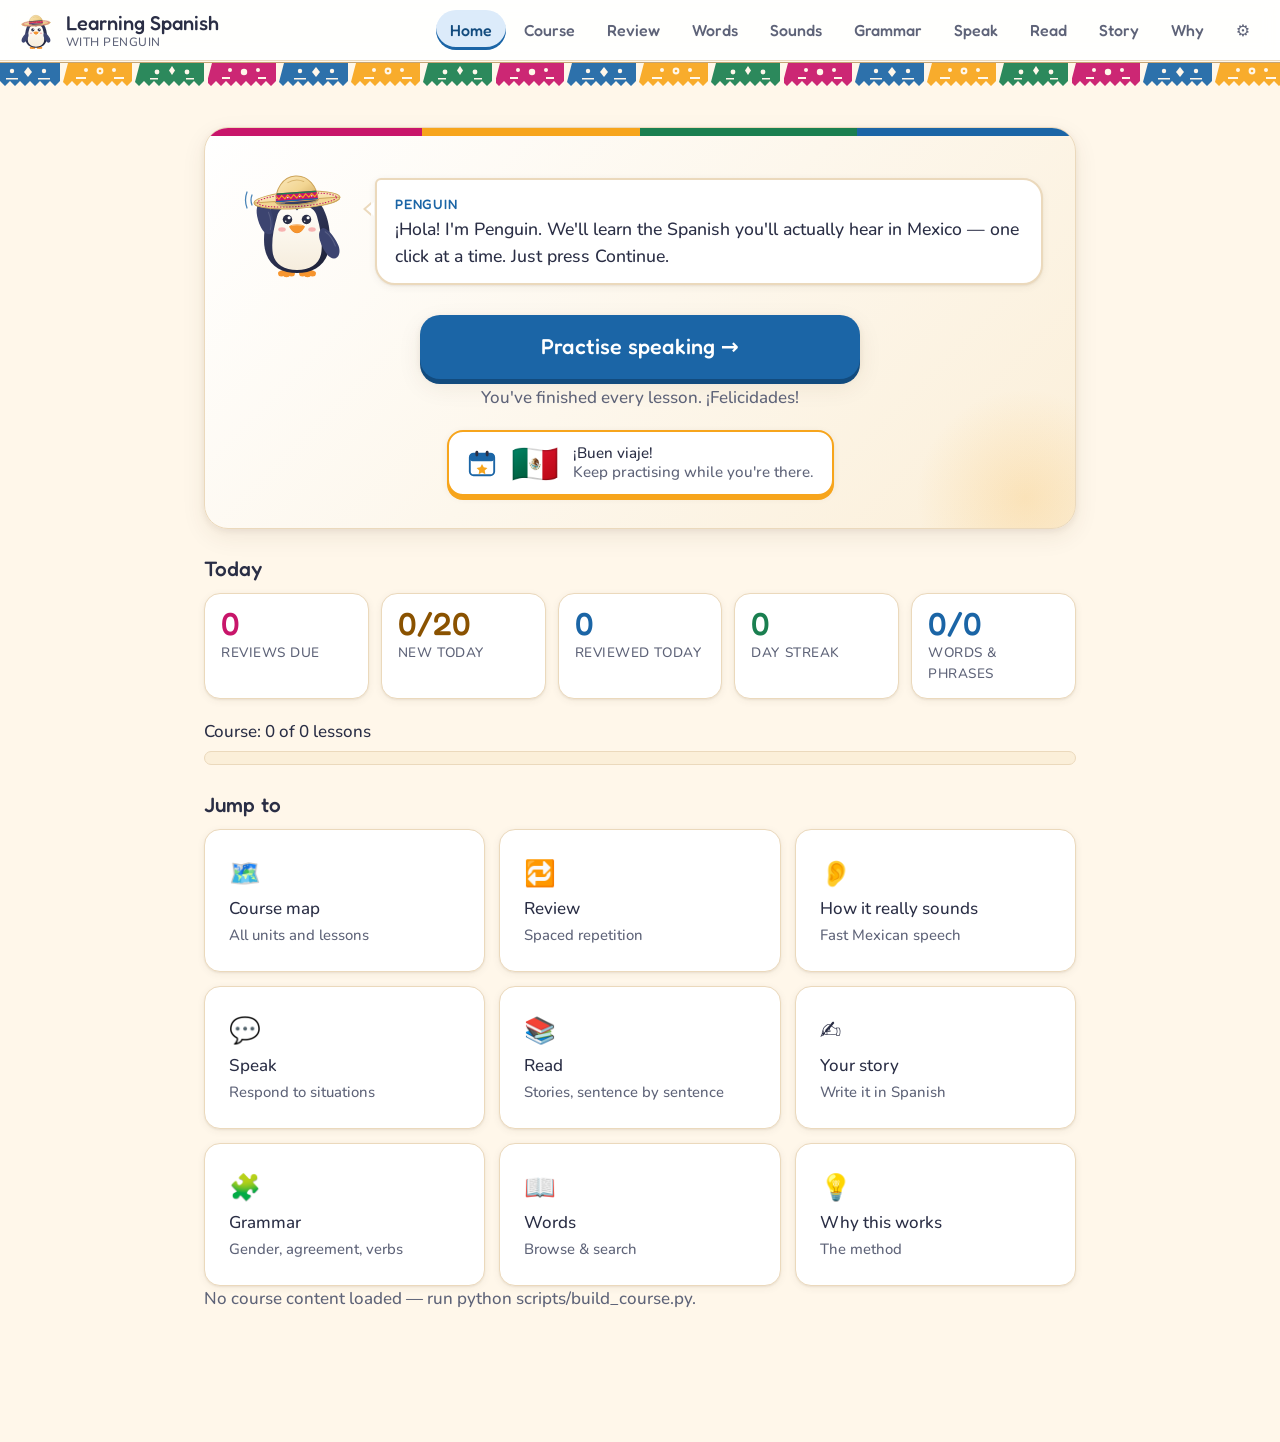
==== web/index.html @ b7db20c3 "Learning Spanish with Penguin: Mexico-focused click-through Spanish course FastAPI + SQLite server, " ====
<!doctype html>
<html lang="en">
<head>
<meta charset="utf-8">
<meta name="viewport" content="width=device-width, initial-scale=1">
<meta name="description" content="A click-through Mexican Spanish course: words, phrases, fast speech, grammar, speaking prompts and stories, with Penguin, the sombrero-wearing coach.">
<title>Learning Spanish with Penguin</title>
<link rel="icon" href="img/favicon.svg" type="image/svg+xml">
<link rel="stylesheet" href="css/theme.css">
<link rel="stylesheet" href="css/app.css">
</head>
<body>
<a class="skip-link sr-only" href="#main">Skip to content</a>
<header class="app-header"><a class="brand" href="#/">Learning Spanish with Penguin</a></header>
<div class="papel-picado" aria-hidden="true"></div>
<main id="main" tabindex="-1">
  <noscript><div class="page"><p>This app needs JavaScript.</p></div></noscript>
</main>
<!-- Course data first (generated by scripts/build_course.py), then the design system's penguin, then the engine. -->
<script src="data/course.js"></script>
<script src="js/penguin.js"></script>
<script src="js/grader.js"></script>
<script src="js/util.js"></script>
<script src="js/speech.js"></script>
<script src="js/store.js"></script>
<script src="js/widgets.js"></script>
<script src="js/lesson.js"></script>
<script src="js/practice.js"></script>
<script src="js/reading.js"></script>
<script src="js/pages.js"></script>
<script src="js/app.js"></script>
</body>
</html>
---- web/css/theme.css ----
/* ==========================================================================
   Learning Spanish with Penguin — design system (theme.css)
   --------------------------------------------------------------------------
   Owner: design agent. Light theme only. Warm, Mexican-inspired palette:
   papel cream base, talavera blue, rosa mexicano, cempasúchil marigold,
   jade green, terracotta. Every class in docs/CONTRACT.md "UI contract" is
   styled here; app.css adds layout glue only.

   Sections
     1. Fonts            6. Buttons            11. Feedback + diff marks
     2. Tokens           7. Cards / stats      12. Rate row
     3. Base             8. Course map         13. Penguin coach + bubble
     4. Header + nav     9. Flashcard / words  14. Explain (markdown), toast
     5. Page            10. Choices / input    15. Motion + a11y
   ========================================================================== */

/* ---------- 1. Fonts (self-hosted, SIL OFL — see web/fonts/LICENSE-*.txt) ---------- */
@font-face {
  font-family: 'Fredoka';
  font-style: normal;
  font-weight: 300 700;
  font-display: swap;
  src: url('../fonts/fredoka-latin-wght-normal.woff2') format('woff2');
}
@font-face {
  font-family: 'Nunito';
  font-style: normal;
  font-weight: 200 1000;
  font-display: swap;
  src: url('../fonts/nunito-latin-wght-normal.woff2') format('woff2');
}
@font-face {
  font-family: 'Nunito';
  font-style: italic;
  font-weight: 200 1000;
  font-display: swap;
  src: url('../fonts/nunito-latin-wght-italic.woff2') format('woff2');
}

/* ---------- 2. Tokens ---------- */
:root {
  /* contract tokens */
  --bg: #FFF7EA;            /* papel cream */
  --surface: #FFFFFF;
  --surface-2: #FBEFD9;     /* arena / sand */
  --ink: #2A2E45;           /* noche — 12.5:1 on --bg */
  --ink-soft: #5E6378;      /* 5.6:1 on --bg */
  --line: #EBD9BC;
  --primary: #1B65A6;       /* talavera blue — white text 6.1:1 */
  --primary-ink: #FFFFFF;
  --accent: #C8156A;        /* rosa mexicano — white text 5.6:1 */
  --accent-2: #F7A51C;      /* cempasúchil marigold — --ink on it 6.6:1 */
  --good: #1A7F50;          /* jade — white text 5.0:1 */
  --close: #E08E0B;         /* warm amber (use --close-ink for text) */
  --miss: #BD4F35;          /* soft terracotta — white text 4.9:1 */
  --radius: 16px;
  --shadow: 0 2px 6px rgba(74, 52, 20, 0.08), 0 8px 24px rgba(74, 52, 20, 0.08);
  --font-body: 'Nunito', 'Segoe UI', 'Helvetica Neue', Arial, system-ui, sans-serif;
  --font-display: 'Fredoka', 'Nunito', 'Segoe UI', 'Arial Rounded MT Bold', system-ui, sans-serif;

  /* extended palette */
  --talavera: #1B65A6;
  --talavera-deep: #124B7E;
  --talavera-soft: #DCEBFA;
  --rosa: #C8156A;
  --rosa-deep: #9E0F53;
  --rosa-soft: #FCE1EE;
  --marigold: #F7A51C;
  --marigold-deep: #8A5200;
  --marigold-soft: #FFF1D6;
  --jade: #1A7F50;
  --jade-deep: #15694A;
  --jade-soft: #E3F5EA;
  --terracotta: #BD4F35;
  --terracotta-deep: #9A3F28;
  --terracotta-soft: #FBE6DF;
  --accent-ink: #FFFFFF;

  /* semantic text/background pairs for feedback states */
  --good-ink: var(--jade-deep);          /* 5.9:1 on --good-bg */
  --good-bg: var(--jade-soft);
  --close-ink: #7A4A00;                  /* 6.7:1 on --close-bg */
  --close-bg: var(--marigold-soft);
  --miss-ink: var(--terracotta-deep);    /* 5.6:1 on --miss-bg */
  --miss-bg: var(--terracotta-soft);

  --radius-sm: 10px;
  --radius-lg: 24px;
  --radius-pill: 999px;
  --shadow-sm: 0 1px 2px rgba(74, 52, 20, 0.08), 0 2px 8px rgba(74, 52, 20, 0.06);
  --shadow-lg: 0 6px 16px rgba(74, 52, 20, 0.10), 0 20px 48px rgba(74, 52, 20, 0.12);
  --focus: 0 0 0 3px var(--bg), 0 0 0 6px var(--talavera);
  --tap: 44px;                            /* minimum tap target */
  --speed: 180ms;
  --ease: cubic-bezier(.2, .8, .2, 1);
  --page-max: 920px;
}

/* ---------- 3. Base ---------- */
*, *::before, *::after { box-sizing: border-box; }
html { -webkit-text-size-adjust: 100%; scroll-behavior: smooth; }
body {
  margin: 0;
  background: var(--bg);
  color: var(--ink);
  font-family: var(--font-body);
  font-size: 17px;
  line-height: 1.55;
  font-variation-settings: 'wght' 500;
  -webkit-font-smoothing: antialiased;
  text-rendering: optimizeLegibility;
}
h1, h2, h3, h4 {
  font-family: var(--font-display);
  font-weight: 600;
  line-height: 1.15;
  letter-spacing: 0.005em;
  margin: 0 0 0.5em;
  color: var(--ink);
}
h1 { font-size: clamp(1.9rem, 2.2vw + 1.3rem, 2.6rem); }
h2 { font-size: clamp(1.45rem, 1.2vw + 1.1rem, 1.9rem); }
h3 { font-size: 1.25rem; }
h4 { font-size: 1.05rem; }
p { margin: 0 0 1em; }
a { color: var(--talavera); text-decoration-thickness: 2px; text-underline-offset: 3px; }
a:hover { color: var(--talavera-deep); }
strong, b { font-weight: 800; }
small { font-size: 0.875em; }
hr { border: 0; border-top: 2px dashed var(--line); margin: 1.5rem 0; }
code, kbd {
  font-family: 'Cascadia Code', Consolas, 'SF Mono', Menlo, monospace;
  font-size: 0.9em;
  background: var(--surface-2);
  border-radius: 6px;
  padding: 0.1em 0.4em;
}
kbd { border: 1px solid var(--line); border-bottom-width: 2px; background: var(--surface); }
::selection { background: var(--marigold-soft); color: var(--ink); }
:focus-visible { outline: none; box-shadow: var(--focus); border-radius: var(--radius-sm); }
button, input, textarea, select { font: inherit; color: inherit; }
img, svg { display: inline-block; vertical-align: middle; }
.muted { color: var(--ink-soft); }
.sr-only {
  position: absolute; width: 1px; height: 1px; padding: 0; margin: -1px;
  overflow: hidden; clip: rect(0 0 0 0); white-space: nowrap; border: 0;
}

/* ---------- 4. Header + nav ---------- */
.app-header {
  position: sticky;
  top: 0;
  z-index: 50;
  display: flex;
  align-items: center;
  gap: 12px;
  flex-wrap: wrap;
  padding: 8px 16px;
  background: rgba(255, 255, 255, 0.92);
  backdrop-filter: saturate(1.2) blur(8px);
  -webkit-backdrop-filter: saturate(1.2) blur(8px);
  border-bottom: 1px solid var(--line);
}
.app-header .brand {
  display: inline-flex;
  align-items: center;
  gap: 10px;
  font-family: var(--font-display);
  font-weight: 600;
  font-size: 1.25rem;
  color: var(--ink);
  text-decoration: none;
  min-height: var(--tap);
  margin-right: auto;
}
.app-header .brand .penguin,
.app-header .brand svg,
.app-header .brand img { width: 40px; height: 40px; flex: 0 0 auto; }
.app-header .brand .brand-sub {
  display: block;
  font-family: var(--font-body);
  font-size: 0.75rem;
  font-weight: 700;
  color: var(--ink-soft);
  letter-spacing: 0.04em;
  text-transform: uppercase;
  line-height: 1;
  margin-top: 2px;
}
.nav {
  display: flex;
  gap: 4px;
  flex-wrap: wrap;
  align-items: center;
  margin: 0;
  padding: 0;
  list-style: none;
}
.nav a {
  display: inline-flex;
  align-items: center;
  gap: 6px;
  min-height: 40px;
  padding: 6px 14px;
  border-radius: var(--radius-pill);
  font-family: var(--font-display);
  font-weight: 500;
  font-size: 1rem;
  color: var(--ink-soft);
  text-decoration: none;
  transition: background var(--speed) var(--ease), color var(--speed) var(--ease);
}
.nav a:hover { background: var(--surface-2); color: var(--ink); }
.nav a.active {
  background: var(--talavera-soft);
  color: var(--talavera-deep);
  box-shadow: inset 0 -3px 0 var(--talavera);
}
.nav a:focus-visible { box-shadow: var(--focus); }
@media (max-width: 559px) {
  /* phone: nav takes its own row and scrolls sideways instead of wrapping */
  .app-header { padding-bottom: 6px; }
  .nav {
    flex: 1 0 100%;
    flex-wrap: nowrap;
    overflow-x: auto;
    -webkit-overflow-scrolling: touch;
    scrollbar-width: none;
    margin: 0 -16px;
    padding: 0 16px;
  }
  .nav::-webkit-scrollbar { display: none; }
  .nav a { flex: 0 0 auto; }
}

/* ---------- papel picado banner ---------- */
.papel-picado {
  position: relative;
  height: 34px;
  margin: 0;
  background-color: transparent;
  background-image: url("data:image/svg+xml;utf8,<svg xmlns='http://www.w3.org/2000/svg' width='288' height='34' viewBox='0 0 288 34'><path d='M0 1.5H288' stroke='%238A5200' stroke-width='1.2' opacity='.55'/><g><path d='M4 2h64v18l-5 5-5-5-5 5-5-5-5 5-5-5-5 5-5-5-5 5-5-5-5 5-5-5-5 5-4-4z' fill='%23C8156A'/><circle cx='36' cy='11' r='3.2' fill='%23FFF7EA'/><circle cx='22' cy='9' r='2' fill='%23FFF7EA'/><circle cx='50' cy='9' r='2' fill='%23FFF7EA'/><path d='M14 16h8v2h-8zM50 16h8v2h-8z' fill='%23FFF7EA'/></g><g transform='translate(72)'><path d='M4 2h64v18l-5 5-5-5-5 5-5-5-5 5-5-5-5 5-5-5-5 5-5-5-5 5-5-5-5 5-4-4z' fill='%231B65A6'/><path d='M36 6l4 5-4 5-4-5z' fill='%23FFF7EA'/><circle cx='20' cy='10' r='2.2' fill='%23FFF7EA'/><circle cx='52' cy='10' r='2.2' fill='%23FFF7EA'/><path d='M14 17h12v1.6H14zM46 17h12v1.6H46z' fill='%23FFF7EA'/></g><g transform='translate(144)'><path d='M4 2h64v18l-5 5-5-5-5 5-5-5-5 5-5-5-5 5-5-5-5 5-5-5-5 5-5-5-5 5-4-4z' fill='%23F7A51C'/><circle cx='36' cy='10' r='3.4' fill='%23FFF7EA'/><circle cx='36' cy='10' r='1.3' fill='%23F7A51C'/><circle cx='22' cy='9' r='2' fill='%23FFF7EA'/><circle cx='50' cy='9' r='2' fill='%23FFF7EA'/><path d='M12 16h10v2H12zM50 16h10v2H50z' fill='%23FFF7EA'/></g><g transform='translate(216)'><path d='M4 2h64v18l-5 5-5-5-5 5-5-5-5 5-5-5-5 5-5-5-5 5-5-5-5 5-5-5-5 5-4-4z' fill='%231A7F50'/><path d='M36 5l3 4.5-3 4.5-3-4.5z' fill='%23FFF7EA'/><circle cx='21' cy='11' r='2.4' fill='%23FFF7EA'/><circle cx='51' cy='11' r='2.4' fill='%23FFF7EA'/><path d='M14 17h8v1.6h-8zM50 17h8v1.6h-8z' fill='%23FFF7EA'/></g></svg>");
  background-repeat: repeat-x;
  background-position: center top;
  background-size: 288px 34px;
  pointer-events: none;
  opacity: 0.92;
}
.papel-picado.subtle { opacity: 0.55; height: 26px; background-size: 220px 26px; }

/* ---------- 5. Page ---------- */
.page {
  width: 100%;
  max-width: var(--page-max);
  margin: 0 auto;
  padding: 20px 16px 96px;
}
@media (min-width: 720px) { .page { padding: 32px 24px 112px; } }
.page-title {
  position: relative;
  display: inline-block;
  font-family: var(--font-display);
  font-weight: 600;
  font-size: clamp(1.8rem, 2vw + 1.3rem, 2.5rem);
  line-height: 1.15;
  margin: 0 0 18px;
  padding-bottom: 8px;
}
.page-title::after {
  content: '';
  position: absolute;
  left: 0;
  bottom: 0;
  width: 64px;
  height: 6px;
  border-radius: 3px;
  background: linear-gradient(90deg, var(--rosa) 0 33%, var(--marigold) 33% 66%, var(--talavera) 66%);
}
.crumbs {
  display: flex;
  flex-wrap: wrap;
  align-items: center;
  gap: 2px 6px;
  margin: 0 0 10px;
  padding: 0;
  list-style: none;
  font-size: 0.9rem;
  font-weight: 700;
  color: var(--ink-soft);
}
.crumbs a { color: var(--ink-soft); text-decoration: none; padding: 4px 2px; }
.crumbs a:hover { color: var(--talavera); text-decoration: underline; }
.crumbs > * + *::before { content: '›'; margin-right: 6px; color: var(--marigold-deep); opacity: 0.7; }
.crumbs .current, .crumbs [aria-current] { color: var(--ink); }

/* ---------- 6. Buttons ---------- */
.btn {
  -webkit-appearance: none;
  appearance: none;
  display: inline-flex;
  align-items: center;
  justify-content: center;
  gap: 8px;
  min-height: var(--tap);
  padding: 10px 20px;
  border: 2px solid transparent;
  border-radius: var(--radius-pill);
  background: var(--surface);
  color: var(--ink);
  font-family: var(--font-display);
  font-weight: 600;
  font-size: 1.05rem;
  line-height: 1.2;
  text-decoration: none;
  cursor: pointer;
  user-select: none;
  white-space: nowrap;
  box-shadow: var(--shadow-sm);
  transition: transform var(--speed) var(--ease), box-shadow var(--speed) var(--ease),
              background var(--speed) var(--ease), border-color var(--speed) var(--ease);
}
.btn:hover { transform: translateY(-1px); box-shadow: var(--shadow); }
.btn:active { transform: translateY(1px); box-shadow: none; }
.btn:focus-visible { box-shadow: var(--focus); }
.btn[disabled], .btn[aria-disabled="true"] {
  opacity: 0.5;
  cursor: not-allowed;
  transform: none;
  box-shadow: none;
  filter: saturate(0.6);
}
.btn-primary {
  background: var(--primary);
  color: var(--primary-ink);
  box-shadow: 0 3px 0 var(--talavera-deep), var(--shadow-sm);
}
.btn-primary:hover { background: #1D6DB3; box-shadow: 0 4px 0 var(--talavera-deep), var(--shadow); }
.btn-primary:active { box-shadow: 0 0 0 var(--talavera-deep); transform: translateY(3px); }
.btn-accent {
  background: var(--accent);
  color: var(--accent-ink);
  box-shadow: 0 3px 0 var(--rosa-deep), var(--shadow-sm);
}
.btn-accent:hover { background: #D41A73; box-shadow: 0 4px 0 var(--rosa-deep), var(--shadow); }
.btn-accent:active { box-shadow: none; transform: translateY(3px); }
.btn-good { background: var(--good); color: #fff; box-shadow: 0 3px 0 var(--jade-deep), var(--shadow-sm); }
.btn-secondary {
  background: var(--surface);
  color: var(--talavera-deep);
  border-color: var(--talavera);
}
.btn-secondary:hover { background: var(--talavera-soft); }
.btn-ghost {
  background: transparent;
  color: var(--ink-soft);
  box-shadow: none;
}
.btn-ghost:hover { background: var(--surface-2); color: var(--ink); box-shadow: none; }
.btn-sm { min-height: 36px; padding: 6px 14px; font-size: 0.95rem; }
.btn-icon { width: var(--tap); padding: 0; border-radius: 50%; }

/* the giant "Continue" button */
.btn-big {
  width: 100%;
  max-width: 440px;
  min-height: 64px;
  padding: 14px 28px;
  font-size: 1.35rem;
  border-radius: 20px;
  background: var(--primary);
  color: var(--primary-ink);
  box-shadow: 0 5px 0 var(--talavera-deep), var(--shadow);
  letter-spacing: 0.01em;
}
.btn-big:hover { background: #1D6DB3; transform: translateY(-1px); box-shadow: 0 6px 0 var(--talavera-deep), var(--shadow-lg); }
.btn-big:active { transform: translateY(4px); box-shadow: 0 1px 0 var(--talavera-deep); }
.btn-big.btn-accent { background: var(--accent); box-shadow: 0 5px 0 var(--rosa-deep), var(--shadow); }
.btn-big.btn-good { background: var(--good); box-shadow: 0 5px 0 var(--jade-deep), var(--shadow); }
.btn-big.btn-secondary { background: var(--surface); color: var(--talavera-deep); box-shadow: 0 5px 0 var(--line), var(--shadow); }
.btn-big[disabled] { box-shadow: none; }
.btn-row { display: flex; flex-wrap: wrap; gap: 10px; align-items: center; }
.btn-row.center { justify-content: center; }

/* ---------- 7. Cards, progress, chips, stats ---------- */
.card {
  background: var(--surface);
  border: 1px solid var(--line);
  border-radius: var(--radius);
  box-shadow: var(--shadow-sm);
  padding: 20px;
}
@media (min-width: 720px) { .card { padding: 24px; } }
.card > :last-child { margin-bottom: 0; }
.card-title, .card h2:first-child, .card h3:first-child { margin-top: 0; }
.card-hero {
  position: relative;
  overflow: hidden;
  background: linear-gradient(135deg, #FFFFFF 0%, var(--surface-2) 100%);
  border: 1px solid var(--line);
  border-radius: var(--radius-lg);
  box-shadow: var(--shadow);
  padding: 24px;
}
.card-hero::before {
  content: '';
  position: absolute;
  inset: 0 0 auto 0;
  height: 8px;
  background: linear-gradient(90deg, var(--rosa) 0 25%, var(--marigold) 25% 50%, var(--jade) 50% 75%, var(--talavera) 75%);
}
.card-hero::after {
  content: '';
  position: absolute;
  right: -60px;
  bottom: -80px;
  width: 220px;
  height: 220px;
  border-radius: 50%;
  background: radial-gradient(circle, rgba(247, 165, 28, 0.18), rgba(247, 165, 28, 0) 70%);
  pointer-events: none;
}
.card-hero > * { position: relative; }
@media (min-width: 720px) { .card-hero { padding: 32px; } }
.card-grid {
  display: grid;
  grid-template-columns: repeat(auto-fit, minmax(min(100%, 230px), 1fr));
  gap: 14px;
}
.card.clickable, a.card { cursor: pointer; text-decoration: none; color: inherit; transition: transform var(--speed) var(--ease), box-shadow var(--speed) var(--ease); }
.card.clickable:hover, a.card:hover { transform: translateY(-2px); box-shadow: var(--shadow); }

.progress-bar {
  position: relative;
  width: 100%;
  height: 14px;
  background: var(--surface-2);
  border: 1px solid var(--line);
  border-radius: var(--radius-pill);
  overflow: hidden;
}
.progress-bar > .fill {
  display: block;
  height: 100%;
  width: 0;
  border-radius: var(--radius-pill);
  background: linear-gradient(90deg, var(--talavera), #3A8BD1);
  transition: width 500ms var(--ease);
  box-shadow: inset 0 -3px 0 rgba(0, 0, 0, 0.12);
}
.progress-bar.good > .fill { background: linear-gradient(90deg, var(--jade), #2BA86E); }
.progress-bar.accent > .fill { background: linear-gradient(90deg, var(--rosa), #E64393); }
.progress-bar.marigold > .fill { background: linear-gradient(90deg, #E08E0B, var(--marigold)); }
.progress-bar.thin { height: 8px; }

.chip {
  display: inline-flex;
  align-items: center;
  gap: 6px;
  min-height: 26px;
  padding: 2px 10px;
  border-radius: var(--radius-pill);
  background: var(--surface-2);
  color: var(--ink);
  font-size: 0.85rem;
  font-weight: 800;
  line-height: 1.2;
  vertical-align: middle;
  white-space: nowrap;
}
/* gender chips: colour + a letter badge, so they also work without colour */
.chip.m, .chip.f, .chip.mf { padding-left: 4px; }
.chip.m::before, .chip.f::before, .chip.mf::before {
  display: inline-grid;
  place-items: center;
  width: 18px;
  height: 18px;
  border-radius: 50%;
  font-family: var(--font-display);
  font-size: 0.72rem;
  font-weight: 700;
  color: #fff;
  letter-spacing: 0;
}
.chip.m { background: var(--talavera-soft); color: var(--talavera-deep); }
.chip.m::before { content: 'm'; background: var(--talavera); }
.chip.f { background: var(--rosa-soft); color: var(--rosa-deep); }
.chip.f::before { content: 'f'; background: var(--rosa); }
.chip.mf { background: linear-gradient(90deg, var(--talavera-soft), var(--rosa-soft)); color: var(--ink); }
.chip.mf::before { content: 'm/f'; width: auto; padding: 0 5px; border-radius: 9px; background: linear-gradient(90deg, var(--talavera), var(--rosa)); font-size: 0.62rem; }
.chip.good { background: var(--good-bg); color: var(--good-ink); }
.chip.close { background: var(--close-bg); color: var(--close-ink); }
.chip.miss { background: var(--miss-bg); color: var(--miss-ink); }
.chip.primary { background: var(--talavera-soft); color: var(--talavera-deep); }
.chip.accent { background: var(--rosa-soft); color: var(--rosa-deep); }
.chip.marigold { background: var(--marigold-soft); color: var(--marigold-deep); }
.tag {
  display: inline-block;
  padding: 1px 8px;
  border-radius: 6px;
  border: 1px solid var(--line);
  background: var(--surface);
  color: var(--ink-soft);
  font-size: 0.75rem;
  font-weight: 800;
  letter-spacing: 0.05em;
  text-transform: uppercase;
  vertical-align: middle;
}
.tag.topic { background: var(--marigold-soft); border-color: transparent; color: var(--marigold-deep); }
.tag.tier { background: var(--talavera-soft); border-color: transparent; color: var(--talavera-deep); }
.tag.mx { background: var(--jade-soft); border-color: transparent; color: var(--jade-deep); }

.countdown {
  display: inline-flex;
  align-items: center;
  gap: 14px;
  padding: 12px 18px;
  border-radius: var(--radius);
  background: var(--surface);
  border: 2px solid var(--marigold);
  box-shadow: 0 4px 0 var(--marigold), var(--shadow-sm);
  color: var(--ink);
  font-weight: 700;
}
.countdown .num {
  font-family: var(--font-display);
  font-weight: 700;
  font-size: 2.4rem;
  line-height: 1;
  color: var(--rosa);
  font-variant-numeric: tabular-nums;
}
.countdown .label {
  display: flex;
  flex-direction: column;
  font-size: 0.95rem;
  line-height: 1.25;
  color: var(--ink-soft);
}
.countdown .label strong { color: var(--ink); font-weight: 800; }
.countdown::before {
  content: '';
  width: 30px;
  height: 30px;
  flex: 0 0 auto;
  background: url("data:image/svg+xml;utf8,<svg xmlns='http://www.w3.org/2000/svg' viewBox='0 0 32 32'><rect x='3' y='6' width='26' height='23' rx='4' fill='%23FFFFFF' stroke='%231B65A6' stroke-width='2'/><rect x='3' y='6' width='26' height='8' rx='3' fill='%231B65A6'/><rect x='9' y='3' width='3' height='6' rx='1.5' fill='%232A2E45'/><rect x='20' y='3' width='3' height='6' rx='1.5' fill='%232A2E45'/><path d='M16 17l1.8 3.6 4 .6-2.9 2.8.7 4L16 26.1 12.4 28l.7-4-2.9-2.8 4-.6z' fill='%23F7A51C'/></svg>") center / contain no-repeat;
}

.stat {
  display: flex;
  flex-direction: column;
  gap: 2px;
  padding: 14px 16px;
  background: var(--surface);
  border: 1px solid var(--line);
  border-radius: var(--radius);
  box-shadow: var(--shadow-sm);
  min-width: 110px;
}
.stat .num {
  font-family: var(--font-display);
  font-weight: 700;
  font-size: 2rem;
  line-height: 1;
  color: var(--talavera);
  font-variant-numeric: tabular-nums;
}
.stat .label { font-size: 0.85rem; font-weight: 800; color: var(--ink-soft); text-transform: uppercase; letter-spacing: 0.04em; }
.stat.accent .num { color: var(--rosa); }
.stat.good .num { color: var(--jade); }
.stat.marigold .num { color: var(--marigold-deep); }
.stat-row { display: grid; grid-template-columns: repeat(auto-fit, minmax(120px, 1fr)); gap: 12px; }

/* ---------- 8. Course map ---------- */
.lesson-path {
  position: relative;
  display: flex;
  flex-direction: column;
  gap: 14px;
  margin: 0;
  padding: 6px 0 6px 0;
  list-style: none;
}
.lesson-path::before {
  content: '';
  position: absolute;
  top: 0;
  bottom: 0;
  left: 31px;
  border-left: 3px dashed var(--line);
  z-index: 0;
}
.lesson-path .unit-title {
  position: relative;
  z-index: 1;
  margin: 14px 0 2px 0;
  padding-left: 76px;
  font-family: var(--font-display);
  font-weight: 600;
  font-size: 1.1rem;
  color: var(--marigold-deep);
  text-transform: uppercase;
  letter-spacing: 0.06em;
}
.node {
  position: relative;
  z-index: 1;
  display: grid;
  grid-template-columns: 44px minmax(0, 1fr) auto;
  grid-auto-rows: auto;
  align-items: center;
  column-gap: 14px;
  row-gap: 0;
  width: 100%;
  min-height: 64px;
  padding: 10px 16px 10px 10px;
  border: 2px solid var(--line);
  border-radius: var(--radius);
  background: var(--surface);
  color: var(--ink);
  font-family: var(--font-body);
  font-weight: 700;
  font-size: 1.05rem;
  text-align: left;
  text-decoration: none;
  cursor: pointer;
  box-shadow: var(--shadow-sm);
  transition: transform var(--speed) var(--ease), box-shadow var(--speed) var(--ease), border-color var(--speed) var(--ease);
}
.node::before {
  content: counter(node);
  counter-increment: node;
  grid-column: 1;
  grid-row: 1 / span 2;
  display: grid;
  place-items: center;
  width: 44px;
  height: 44px;
  border-radius: 50%;
  background: var(--surface-2);
  border: 2px solid var(--line);
  font-family: var(--font-display);
  font-weight: 600;
  font-size: 1.1rem;
  color: var(--ink-soft);
}
.lesson-path { counter-reset: node; }
.node:hover { transform: translateX(3px); box-shadow: var(--shadow); border-color: var(--talavera-soft); }
.node .sub, .node small { grid-column: 2; display: block; font-weight: 600; font-size: 0.88rem; color: var(--ink-soft); }
.node .meta { grid-column: 3; grid-row: 1 / span 2; display: flex; gap: 6px; align-items: center; }
.node.done { border-color: var(--jade-soft); }
.node.done::before { content: '✓'; background: var(--jade); border-color: var(--jade); color: #fff; font-size: 1.3rem; }
.node.current {
  border-color: var(--talavera);
  background: linear-gradient(135deg, #FFFFFF, var(--talavera-soft));
  box-shadow: 0 0 0 4px var(--talavera-soft), var(--shadow);
}
.node.current::before {
  content: '▶';
  padding-left: 3px;
  background: var(--talavera);
  border-color: var(--talavera);
  color: #fff;
  font-size: 1rem;
  animation: node-pulse 1.8s ease-in-out infinite;
}
.node.locked {
  cursor: not-allowed;
  color: var(--ink-soft);
  background: var(--surface-2);
  box-shadow: none;
  opacity: 0.8;
}
.node.locked:hover { transform: none; border-color: var(--line); box-shadow: none; }
.node.locked::before {
  content: '';
  background: var(--surface) url("data:image/svg+xml;utf8,<svg xmlns='http://www.w3.org/2000/svg' viewBox='0 0 24 24'><rect x='5' y='10' width='14' height='11' rx='2.5' fill='%235E6378'/><path d='M8 10V7a4 4 0 0 1 8 0v3' fill='none' stroke='%235E6378' stroke-width='2.2' stroke-linecap='round'/><circle cx='12' cy='15.5' r='1.6' fill='%23FFF7EA'/></svg>") center / 20px no-repeat;
}
@keyframes node-pulse {
  0%, 100% { box-shadow: 0 0 0 0 rgba(27, 101, 166, 0.45); }
  60% { box-shadow: 0 0 0 10px rgba(27, 101, 166, 0); }
}
@media (min-width: 720px) {
  .lesson-path::before { left: 35px; }
  .node { padding: 12px 20px 12px 12px; }
}

/* ---------- 9. Flashcard + word display ---------- */
.flashcard {
  position: relative;
  display: grid;
  width: 100%;
  min-height: 240px;
  perspective: 1200px;
  cursor: pointer;
  -webkit-tap-highlight-color: transparent;
}
.flashcard .front, .flashcard .back {
  grid-area: 1 / 1;
  display: flex;
  flex-direction: column;
  align-items: center;
  justify-content: center;
  text-align: center;
  gap: 8px;
  padding: 28px 22px;
  border-radius: var(--radius-lg);
  background: var(--surface);
  border: 1px solid var(--line);
  box-shadow: var(--shadow);
  backface-visibility: hidden;
  -webkit-backface-visibility: hidden;
  transition: transform 520ms var(--ease);
  transform-style: preserve-3d;
}
.flashcard .front { transform: rotateY(0deg); }
.flashcard .back {
  transform: rotateY(-180deg);
  background: linear-gradient(160deg, #FFFFFF, var(--surface-2));
}
.flashcard.flipped .front { transform: rotateY(180deg); }
.flashcard.flipped .back { transform: rotateY(0deg); }
.flashcard .front::after {
  content: 'tap to flip';
  position: absolute;
  bottom: 12px;
  right: 16px;
  font-size: 0.75rem;
  font-weight: 800;
  letter-spacing: 0.06em;
  text-transform: uppercase;
  color: var(--ink-soft);
  opacity: 0.7;
}
.flashcard .back::after {
  content: '';
  position: absolute;
  inset: 8px;
  border: 2px dashed var(--line);
  border-radius: 18px;
  pointer-events: none;
}
.flashcard:focus-visible { box-shadow: none; }
.flashcard:focus-visible .front, .flashcard:focus-visible .back { box-shadow: var(--focus); }

.word-big {
  font-family: var(--font-display);
  font-weight: 600;
  font-size: clamp(2rem, 4vw + 1rem, 3.2rem);
  line-height: 1.1;
  color: var(--ink);
  letter-spacing: 0.005em;
  margin: 0;
}
.word-big .article { color: var(--ink-soft); font-weight: 500; margin-right: 0.25em; }
.gloss {
  font-size: 1.2rem;
  font-weight: 600;
  color: var(--ink-soft);
  margin: 0;
}
.example {
  font-style: italic;
  font-size: 1.05rem;
  color: var(--ink);
  margin: 0;
  padding-left: 12px;
  border-left: 3px solid var(--marigold);
  text-align: left;
}
.example .en { display: block; font-style: normal; font-size: 0.92rem; color: var(--ink-soft); }
.natural {
  display: inline-flex;
  align-items: center;
  flex-wrap: wrap;
  text-align: left;
  gap: 4px 8px;
  padding: 6px 12px 6px 10px;
  border-radius: var(--radius-pill);
  background: var(--marigold-soft);
  color: var(--marigold-deep);
  font-weight: 800;
  font-size: 1.05rem;
  letter-spacing: 0.02em;
}
.natural::before {
  content: 'sounds like';
  white-space: nowrap;
  font-size: 0.68rem;
  font-weight: 800;
  letter-spacing: 0.08em;
  text-transform: uppercase;
  opacity: 0.85;
  padding-right: 8px;
  border-right: 2px solid rgba(138, 82, 0, 0.25);
}

/* ---------- audio buttons ---------- */
.audio-btn {
  -webkit-appearance: none;
  appearance: none;
  display: inline-flex;
  align-items: center;
  justify-content: center;
  gap: 8px;
  min-width: var(--tap);
  min-height: var(--tap);
  padding: 8px 14px;
  border: 2px solid var(--talavera);
  border-radius: var(--radius-pill);
  background: var(--surface);
  color: var(--talavera-deep);
  font-family: var(--font-display);
  font-weight: 600;
  font-size: 0.95rem;
  cursor: pointer;
  transition: background var(--speed) var(--ease), transform var(--speed) var(--ease);
}
.audio-btn:hover { background: var(--talavera-soft); }
.audio-btn:active { transform: scale(0.96); }
.audio-btn::before {
  content: '';
  width: 22px;
  height: 22px;
  flex: 0 0 auto;
  background: currentColor;
  -webkit-mask: url("data:image/svg+xml;utf8,<svg xmlns='http://www.w3.org/2000/svg' viewBox='0 0 24 24'><path d='M3 9v6h4l5 4V5L7 9H3z'/><path d='M15.5 8.5a5 5 0 0 1 0 7' fill='none' stroke='black' stroke-width='2' stroke-linecap='round'/><path d='M18.5 5.5a9 9 0 0 1 0 13' fill='none' stroke='black' stroke-width='2' stroke-linecap='round'/></svg>") center / contain no-repeat;
  mask: url("data:image/svg+xml;utf8,<svg xmlns='http://www.w3.org/2000/svg' viewBox='0 0 24 24'><path d='M3 9v6h4l5 4V5L7 9H3z'/><path d='M15.5 8.5a5 5 0 0 1 0 7' fill='none' stroke='black' stroke-width='2' stroke-linecap='round'/><path d='M18.5 5.5a9 9 0 0 1 0 13' fill='none' stroke='black' stroke-width='2' stroke-linecap='round'/></svg>") center / contain no-repeat;
}
.audio-btn:empty { padding: 8px; border-radius: 50%; width: var(--tap); }
.audio-btn.slow { border-color: var(--jade); color: var(--jade-deep); }
.audio-btn.slow:hover { background: var(--jade-soft); }
.audio-btn.slow::before {
  -webkit-mask-image: url("data:image/svg+xml;utf8,<svg xmlns='http://www.w3.org/2000/svg' viewBox='0 0 24 24'><path d='M4 15c0-4 3.5-7 8-7s8 3 8 7H4z'/><path d='M2 15h20v2.5H2z'/><path d='M8 11.5l1.5-3 1.5 3M13 11.5l1.5-3 1.5 3' fill='none' stroke='white' stroke-width='1.6' stroke-linecap='round'/><circle cx='19.5' cy='9' r='2.2'/><circle cx='20.2' cy='8.5' r='.6' fill='white'/></svg>");
  mask-image: url("data:image/svg+xml;utf8,<svg xmlns='http://www.w3.org/2000/svg' viewBox='0 0 24 24'><path d='M4 15c0-4 3.5-7 8-7s8 3 8 7H4z'/><path d='M2 15h20v2.5H2z'/><path d='M8 11.5l1.5-3 1.5 3M13 11.5l1.5-3 1.5 3' fill='none' stroke='white' stroke-width='1.6' stroke-linecap='round'/><circle cx='19.5' cy='9' r='2.2'/><circle cx='20.2' cy='8.5' r='.6' fill='white'/></svg>");
}
.audio-btn.fast { border-color: var(--rosa); color: var(--rosa-deep); }
.audio-btn.fast:hover { background: var(--rosa-soft); }
.audio-btn.fast::before {
  -webkit-mask-image: url("data:image/svg+xml;utf8,<svg xmlns='http://www.w3.org/2000/svg' viewBox='0 0 24 24'><path d='M13 2L4 14h7l-1 8 9-12h-7z'/></svg>");
  mask-image: url("data:image/svg+xml;utf8,<svg xmlns='http://www.w3.org/2000/svg' viewBox='0 0 24 24'><path d='M13 2L4 14h7l-1 8 9-12h-7z'/></svg>");
}
.audio-btn.playing { background: var(--talavera); color: #fff; }
.audio-btn.slow.playing { background: var(--jade); }
.audio-btn.fast.playing { background: var(--rosa); }
.audio-btn.playing::before { animation: audio-pulse 900ms ease-in-out infinite; }
@keyframes audio-pulse { 0%, 100% { transform: scale(1); } 50% { transform: scale(1.15); } }
.audio-row { display: flex; flex-wrap: wrap; gap: 8px; align-items: center; }

/* ---------- 10. Choices, typed answers, tiles ---------- */
.choice-grid {
  display: grid;
  grid-template-columns: 1fr;
  gap: 10px;
}
@media (min-width: 560px) { .choice-grid { grid-template-columns: 1fr 1fr; } }
.choice {
  -webkit-appearance: none;
  appearance: none;
  position: relative;
  display: flex;
  align-items: center;
  gap: 12px;
  width: 100%;
  min-height: 60px;
  padding: 12px 16px 12px 16px;
  border: 2px solid var(--line);
  border-radius: var(--radius);
  background: var(--surface);
  color: var(--ink);
  font-family: var(--font-body);
  font-weight: 700;
  font-size: 1.1rem;
  text-align: left;
  cursor: pointer;
  box-shadow: 0 3px 0 var(--line);
  transition: transform var(--speed) var(--ease), border-color var(--speed) var(--ease),
              background var(--speed) var(--ease), box-shadow var(--speed) var(--ease);
}
.choice:hover { border-color: var(--talavera); transform: translateY(-1px); }
.choice:active { transform: translateY(2px); box-shadow: 0 1px 0 var(--line); }
.choice .key {
  display: grid;
  place-items: center;
  flex: 0 0 auto;
  width: 28px;
  height: 28px;
  border-radius: 8px;
  background: var(--surface-2);
  color: var(--ink-soft);
  font-family: var(--font-display);
  font-size: 0.9rem;
  font-weight: 600;
}
.choice.selected {
  border-color: var(--talavera);
  background: var(--talavera-soft);
  box-shadow: 0 3px 0 var(--talavera), 0 0 0 3px var(--talavera-soft);
}
.choice.selected .key { background: var(--talavera); color: #fff; }
.choice.correct {
  border-color: var(--good);
  background: var(--good-bg);
  color: var(--good-ink);
  box-shadow: 0 3px 0 var(--good);
}
.choice.correct .key { background: var(--good); color: #fff; }
.choice.correct::after { content: '✓'; margin-left: auto; font-size: 1.3rem; font-weight: 900; color: var(--good); }
.choice.wrong {
  border-color: var(--terracotta);
  background: var(--miss-bg);
  color: var(--miss-ink);
  box-shadow: 0 3px 0 var(--terracotta);
}
.choice.wrong .key { background: var(--terracotta); color: #fff; }
.choice.wrong::after { content: '✕'; margin-left: auto; font-size: 1.15rem; font-weight: 900; color: var(--terracotta); }
.choice[disabled] { cursor: default; transform: none; }
.choice[disabled]:not(.correct):not(.wrong):not(.selected) { opacity: 0.6; }

.answer-row {
  display: flex;
  flex-wrap: wrap;
  gap: 10px;
  align-items: stretch;
}
.answer-row .answer-input { flex: 1 1 240px; }
.answer-input {
  -webkit-appearance: none;
  appearance: none;
  width: 100%;
  min-height: 56px;
  padding: 12px 16px;
  border: 2px solid var(--line);
  border-radius: var(--radius);
  background: var(--surface);
  color: var(--ink);
  font-family: var(--font-body);
  font-size: 1.2rem;
  font-weight: 600;
  line-height: 1.4;
  box-shadow: inset 0 2px 0 rgba(74, 52, 20, 0.04);
  transition: border-color var(--speed) var(--ease), box-shadow var(--speed) var(--ease);
}
textarea.answer-input { min-height: 120px; resize: vertical; }
.answer-input::placeholder { color: var(--ink-soft); opacity: 0.7; font-weight: 500; }
.answer-input:hover { border-color: #D9C39B; }
.answer-input:focus { outline: none; border-color: var(--talavera); box-shadow: 0 0 0 4px var(--talavera-soft); }
.answer-input:focus-visible { box-shadow: 0 0 0 4px var(--talavera-soft); }
.answer-input.good { border-color: var(--good); background: var(--good-bg); }
.answer-input.close { border-color: var(--close); background: var(--close-bg); }
.answer-input.miss { border-color: var(--miss); background: var(--miss-bg); }
.accent-keys { display: flex; flex-wrap: wrap; gap: 6px; }
.accent-keys .btn { min-height: 38px; min-width: 38px; padding: 4px 10px; font-family: var(--font-body); font-size: 1.05rem; font-weight: 800; }

.tile-bank, .tile-slots {
  display: flex;
  flex-wrap: wrap;
  gap: 8px;
  align-items: center;
  min-height: 64px;
  padding: 10px;
  border-radius: var(--radius);
}
.tile-bank { background: var(--surface-2); border: 1px solid var(--line); }
.tile-slots {
  background: var(--surface);
  border: 2px dashed var(--talavera-soft);
  box-shadow: inset 0 0 0 1px rgba(27, 101, 166, 0.08);
}
.tile-slots:empty::before, .tile-slots.empty::before {
  content: 'tap the words below to build the sentence';
  font-size: 0.9rem;
  font-weight: 700;
  color: var(--ink-soft);
  opacity: 0.8;
  padding: 4px 8px;
}
.tile {
  -webkit-appearance: none;
  appearance: none;
  display: inline-flex;
  align-items: center;
  min-height: 44px;
  padding: 8px 16px;
  border: 2px solid var(--line);
  border-radius: 12px;
  background: var(--surface);
  color: var(--ink);
  font-family: var(--font-body);
  font-weight: 800;
  font-size: 1.1rem;
  cursor: pointer;
  box-shadow: 0 3px 0 var(--line);
  transition: transform var(--speed) var(--ease), box-shadow var(--speed) var(--ease), opacity var(--speed) var(--ease);
  user-select: none;
}
.tile:hover { transform: translateY(-2px); border-color: var(--talavera); box-shadow: 0 4px 0 var(--talavera-soft); }
.tile:active { transform: translateY(1px); box-shadow: 0 1px 0 var(--line); }
.tile-slots .tile { border-color: var(--talavera); background: var(--talavera-soft); color: var(--talavera-deep); box-shadow: 0 3px 0 var(--talavera); }
.tile.used {
  background: transparent;
  color: transparent;
  border-style: dashed;
  border-color: var(--line);
  box-shadow: none;
  cursor: default;
  transform: none;
}
.tile.used:hover { transform: none; border-color: var(--line); }
.tile.correct { border-color: var(--good); background: var(--good-bg); color: var(--good-ink); box-shadow: 0 3px 0 var(--good); }
.tile.wrong { border-color: var(--terracotta); background: var(--miss-bg); color: var(--miss-ink); box-shadow: 0 3px 0 var(--terracotta); }

/* ---------- 11. Feedback panel + diff marks ---------- */
.feedback {
  position: relative;
  padding: 18px 20px 18px 24px;
  border-radius: var(--radius);
  border: 1px solid var(--line);
  border-left: 8px solid var(--talavera);
  background: var(--surface);
  box-shadow: var(--shadow-sm);
  animation: feedback-in 320ms var(--ease);
}
.feedback .title, .feedback h3, .feedback h4 {
  display: flex;
  align-items: center;
  gap: 8px;
  margin: 0 0 6px;
  font-family: var(--font-display);
  font-weight: 600;
  font-size: 1.3rem;
}
.feedback .title::before, .feedback h3::before {
  content: '';
  display: inline-grid;
  place-items: center;
  width: 26px;
  height: 26px;
  border-radius: 50%;
  color: #fff;
  font-size: 0.95rem;
  font-weight: 900;
  flex: 0 0 auto;
}
.feedback > :last-child { margin-bottom: 0; }
.feedback .note { font-size: 0.98rem; color: var(--ink-soft); margin: 6px 0 0; }
.feedback .model { margin: 10px 0 0; padding: 10px 14px; border-radius: 12px; background: var(--surface-2); font-size: 1.05rem; }
.feedback .model .lbl { display: block; font-size: 0.72rem; font-weight: 800; letter-spacing: 0.08em; text-transform: uppercase; color: var(--ink-soft); margin-bottom: 2px; }
.feedback.good { border-left-color: var(--good); background: var(--good-bg); border-color: #CBE9D6; }
.feedback.good .title, .feedback.good h3 { color: var(--good-ink); }
.feedback.good .title::before, .feedback.good h3::before { content: '✓'; background: var(--good); }
.feedback.close { border-left-color: var(--close); background: var(--close-bg); border-color: #F3DDB2; }
.feedback.close .title, .feedback.close h3 { color: var(--close-ink); }
.feedback.close .title::before, .feedback.close h3::before { content: '~'; background: var(--close); font-size: 1.2rem; line-height: 1; }
.feedback.miss { border-left-color: var(--miss); background: var(--miss-bg); border-color: #F0CDC2; }
.feedback.miss .title, .feedback.miss h3 { color: var(--miss-ink); }
.feedback.miss .title::before, .feedback.miss h3::before { content: '→'; background: var(--miss); font-size: 1rem; }
@keyframes feedback-in {
  from { opacity: 0; transform: translateY(8px); }
  to { opacity: 1; transform: none; }
}

/* token-by-token marked answer; each mark is also distinguishable without colour */
.diff {
  display: block;
  margin: 8px 0;
  padding: 12px 16px;
  border-radius: 12px;
  background: var(--surface);
  border: 1px solid var(--line);
  font-size: 1.3rem;
  font-weight: 700;
  line-height: 1.9;
  word-spacing: 0.08em;
  color: var(--ink);
}
.diff > span { display: inline-block; margin: 0 1px; padding: 0 2px; border-radius: 6px; }
.diff .ok { color: var(--ink); }
.diff .typo {
  color: var(--close-ink);
  background: var(--close-bg);
  text-decoration: underline dotted var(--close);
  text-decoration-thickness: 3px;
  text-underline-offset: 4px;
}
.diff .accent {
  color: var(--talavera-deep);
  background: var(--talavera-soft);
  text-decoration: underline dashed var(--talavera);
  text-decoration-thickness: 2px;
  text-underline-offset: 4px;
}
.diff .grammar {
  color: var(--rosa-deep);
  background: var(--rosa-soft);
  text-decoration: underline wavy var(--rosa);
  text-decoration-thickness: 2px;
  text-underline-offset: 4px;
}
.diff .missing {
  color: var(--miss-ink);
  background: transparent;
  border: 2px dashed var(--miss);
  padding: 0 7px;
  font-style: italic;
  font-weight: 600;
}
.diff .missing::before { content: '+ '; font-style: normal; font-weight: 900; opacity: 0.8; }
.diff .extra {
  color: var(--ink-soft);
  background: var(--surface-2);
  text-decoration: line-through;
  text-decoration-thickness: 2px;
  text-decoration-color: var(--ink-soft);
  font-weight: 500;
}
.diff-legend {
  display: flex;
  flex-wrap: wrap;
  gap: 6px 14px;
  margin: 4px 0 0;
  padding: 0;
  list-style: none;
  font-size: 0.85rem;
  font-weight: 700;
  color: var(--ink-soft);
}
.diff-legend span { font-size: 1rem; margin-right: 4px; }
.diff-legend .typo, .diff-legend .accent, .diff-legend .grammar, .diff-legend .missing, .diff-legend .extra { display: inline-block; padding: 0 4px; border-radius: 5px; }

/* ---------- 12. SRS rate row ---------- */
.rate-row {
  display: grid;
  grid-template-columns: repeat(4, 1fr);
  gap: 8px;
}
.rate-row .btn, .rate-again, .rate-hard, .rate-good, .rate-easy {
  -webkit-appearance: none;
  appearance: none;
  display: flex;
  flex-direction: column;
  align-items: center;
  justify-content: center;
  gap: 2px;
  min-height: 60px;
  padding: 8px 6px;
  border: 2px solid transparent;
  border-radius: var(--radius);
  font-family: var(--font-display);
  font-weight: 600;
  font-size: 1.02rem;
  line-height: 1.15;
  cursor: pointer;
  transition: transform var(--speed) var(--ease), box-shadow var(--speed) var(--ease), filter var(--speed) var(--ease);
}
.rate-row small, .rate-row .when { font-family: var(--font-body); font-size: 0.75rem; font-weight: 700; opacity: 0.85; }
.rate-again { background: var(--terracotta-soft); color: var(--terracotta-deep); border-color: #EFC8BA; box-shadow: 0 3px 0 #E7B6A5; }
.rate-hard  { background: var(--marigold-soft); color: var(--marigold-deep); border-color: #F2D8A8; box-shadow: 0 3px 0 #EACB93; }
.rate-good  { background: var(--jade-soft); color: var(--jade-deep); border-color: #BEE4CE; box-shadow: 0 3px 0 #A8D9BD; }
.rate-easy  { background: var(--talavera-soft); color: var(--talavera-deep); border-color: #BCD6F0; box-shadow: 0 3px 0 #A5C8EA; }
.rate-row > :hover { transform: translateY(-2px); filter: saturate(1.15); }
.rate-row > :active { transform: translateY(2px); box-shadow: none; }
.rate-row > .suggested { outline: 3px solid currentColor; outline-offset: 2px; }
@media (max-width: 400px) {
  .rate-row { gap: 6px; }
  .rate-row .btn, .rate-again, .rate-hard, .rate-good, .rate-easy { font-size: 0.92rem; min-height: 54px; }
}

/* ---------- 13. Penguin coach + speech bubble ---------- */
.penguin-coach {
  display: flex;
  align-items: flex-start;
  gap: 14px;
}
.penguin-coach-avatar { flex: 0 0 auto; line-height: 0; }
.penguin-coach .penguin { width: 96px; height: 96px; }
@media (min-width: 560px) { .penguin-coach .penguin { width: 120px; height: 120px; } .penguin-coach { gap: 18px; } }
.penguin-coach.big .penguin { width: 160px; height: 160px; }
@media (min-width: 720px) { .penguin-coach.big .penguin { width: 200px; height: 200px; } }
.penguin-coach.sm .penguin { width: 64px; height: 64px; }
.penguin-coach.reverse { flex-direction: row-reverse; }
.penguin-coach.stack { flex-direction: column; align-items: center; text-align: center; }

.speech-bubble {
  position: relative;
  flex: 1 1 auto;
  min-width: 0;
  padding: 14px 18px;
  border-radius: 20px;
  border-top-left-radius: 6px;
  background: var(--surface);
  border: 2px solid var(--line);
  box-shadow: var(--shadow-sm);
  font-size: 1.1rem;
  line-height: 1.5;
  margin-top: 18px;
}
.speech-bubble::before, .speech-bubble::after {
  content: '';
  position: absolute;
  top: 22px;
  left: -14px;
  border: 7px solid transparent;
  border-right: 8px solid var(--line);
  border-left: 0;
}
.speech-bubble::after { left: -11px; border-right-color: var(--surface); }
.speech-bubble p { margin: 0 0 0.5em; }
.speech-bubble > :last-child, .speech-bubble .speech-text > :last-child { margin-bottom: 0; }
.speech-bubble .speech-name {
  font-family: var(--font-display);
  font-weight: 600;
  font-size: 0.85rem;
  letter-spacing: 0.06em;
  text-transform: uppercase;
  color: var(--talavera);
  margin-bottom: 2px;
}
.speech-bubble .speech-line { font-weight: 700; font-size: 1.15rem; }
.speech-bubble .es { font-weight: 800; color: var(--rosa-deep); }
.penguin-coach.reverse .speech-bubble { border-top-left-radius: 20px; border-top-right-radius: 6px; }
.penguin-coach.reverse .speech-bubble::before, .penguin-coach.reverse .speech-bubble::after {
  left: auto; right: -14px; border-right: 0; border-left: 8px solid var(--line);
}
.penguin-coach.reverse .speech-bubble::after { right: -11px; border-left-color: var(--surface); }
.penguin-coach.stack .speech-bubble { margin-top: 10px; border-top-left-radius: 20px; }
.penguin-coach.stack .speech-bubble::before, .penguin-coach.stack .speech-bubble::after {
  top: -14px; left: 50%; margin-left: -7px; border: 7px solid transparent; border-top: 0; border-bottom: 8px solid var(--line);
}
.penguin-coach.stack .speech-bubble::after { top: -11px; border-bottom-color: var(--surface); }
/* mood-tinted bubbles */
.penguin-coach[data-mood="cheer"] .speech-bubble, .penguin-coach[data-mood="proud"] .speech-bubble { border-color: #F2D8A8; background: #FFFCF4; }
.penguin-coach[data-mood="cheer"] .speech-bubble::before, .penguin-coach[data-mood="proud"] .speech-bubble::before { border-right-color: #F2D8A8; }
.penguin-coach[data-mood="oops"] .speech-bubble { border-color: #F0CDC2; }
.penguin-coach[data-mood="oops"] .speech-bubble::before { border-right-color: #F0CDC2; }
@media (max-width: 400px) {
  .penguin-coach .penguin { width: 72px; height: 72px; }
  .speech-bubble { padding: 12px 14px; font-size: 1.02rem; margin-top: 10px; }
}

/* ---------- 14. Explain (rendered grammar markdown) + toast ---------- */
.explain { font-size: 1.05rem; line-height: 1.6; }
.explain h1, .explain h2, .explain h3 { margin-top: 1.2em; }
.explain h1 { font-size: 1.6rem; } .explain h2 { font-size: 1.35rem; } .explain h3 { font-size: 1.15rem; color: var(--talavera-deep); }
.explain > :first-child { margin-top: 0; }
.explain p { margin: 0 0 0.9em; }
.explain ul, .explain ol { margin: 0 0 1em; padding-left: 1.4em; }
.explain li { margin: 0.25em 0; }
.explain li::marker { color: var(--marigold-deep); font-weight: 800; }
.explain strong { color: var(--rosa-deep); font-weight: 800; }
.explain em { color: var(--ink); }
.explain code { color: var(--talavera-deep); font-weight: 700; }
.explain blockquote {
  margin: 1em 0;
  padding: 10px 16px;
  border-left: 5px solid var(--marigold);
  background: var(--marigold-soft);
  border-radius: 0 12px 12px 0;
  color: var(--ink);
}
.explain blockquote p:last-child { margin-bottom: 0; }
.explain table {
  width: 100%;
  border-collapse: separate;
  border-spacing: 0;
  margin: 0.6em 0 1.2em;
  font-size: 1rem;
  border: 1px solid var(--line);
  border-radius: 12px;
  overflow: hidden;
  background: var(--surface);
}
.explain th, .explain td { padding: 8px 12px; text-align: left; vertical-align: top; }
.explain th {
  background: var(--talavera-soft);
  color: var(--talavera-deep);
  font-family: var(--font-display);
  font-weight: 600;
  font-size: 0.95rem;
}
.explain tbody tr:nth-child(even) td { background: #FFFBF3; }
.explain td { border-top: 1px solid var(--line); }
.explain .tip, .explain .mx {
  padding: 10px 14px 10px 44px;
  border-radius: 12px;
  margin: 0.8em 0;
  position: relative;
  background: var(--jade-soft);
  color: var(--jade-deep);
  font-weight: 600;
}
.explain .tip::before, .explain .mx::before { content: '🇲🇽'; position: absolute; left: 14px; top: 9px; font-size: 1.1rem; }
.explain .tip { background: var(--talavera-soft); color: var(--talavera-deep); }
.explain .tip::before { content: '💡'; }
.table-wrap { overflow-x: auto; -webkit-overflow-scrolling: touch; }

.toast {
  position: fixed;
  left: 50%;
  bottom: 24px;
  z-index: 100;
  transform: translateX(-50%);
  max-width: min(92vw, 420px);
  padding: 12px 18px;
  border-radius: var(--radius-pill);
  background: var(--ink);
  color: #FFF7EA;
  font-weight: 700;
  font-size: 1rem;
  line-height: 1.3;
  box-shadow: var(--shadow-lg);
  text-align: center;
  animation: toast-in 260ms var(--ease);
}
.toast.good { background: var(--jade-deep); }
.toast.close { background: var(--marigold-deep); }
.toast.miss { background: var(--terracotta-deep); }
.toast.hide { animation: toast-out 220ms var(--ease) forwards; }
.toast.static { position: static; transform: none; display: inline-block; animation: none; }
@keyframes toast-in { from { opacity: 0; transform: translate(-50%, 12px); } to { opacity: 1; transform: translate(-50%, 0); } }
@keyframes toast-out { to { opacity: 0; transform: translate(-50%, 12px); } }

/* ---------- 15. Penguin motion, reduced motion, misc ---------- */
.penguin { overflow: visible; }
.penguin .pg-flipper-inner { transform-box: fill-box; transform-origin: 50% 0; }
.penguin-coach .penguin, .penguin.animate { animation: penguin-bob 3.2s ease-in-out infinite; }
.penguin-wave .pg-flipper-l .pg-flipper-inner { animation: penguin-wave 1.1s ease-in-out infinite; }
.penguin-cheer .pg-flipper-l .pg-flipper-inner,
.penguin-cheer .pg-flipper-r .pg-flipper-inner { animation: penguin-cheer 0.7s ease-in-out infinite alternate; }
.penguin-cheer .pg-confetti { animation: confetti-drift 2.4s ease-in-out infinite alternate; transform-box: fill-box; transform-origin: center; }
.penguin-sleepy .pg-zz { animation: zz-float 2.6s ease-in-out infinite; }
.penguin-thinking .pg-thought { animation: thought-pulse 1.8s ease-in-out infinite; }
.penguin-proud .pg-sparkles { animation: sparkle 1.6s ease-in-out infinite alternate; transform-box: fill-box; transform-origin: center; }
.penguin-oops .pg-sweat { animation: sweat 2.2s ease-in-out infinite; }
@keyframes penguin-bob { 0%, 100% { transform: translateY(0); } 50% { transform: translateY(-3px); } }
@keyframes penguin-wave { 0%, 100% { transform: rotate(-12deg); } 50% { transform: rotate(14deg); } }
@keyframes penguin-cheer { from { transform: rotate(-8deg); } to { transform: rotate(10deg); } }
@keyframes confetti-drift { from { transform: translateY(-3px) rotate(-2deg); } to { transform: translateY(3px) rotate(2deg); } }
@keyframes zz-float { 0% { transform: translate(0, 0); opacity: 1; } 100% { transform: translate(4px, -10px); opacity: 0.2; } }
@keyframes thought-pulse { 0%, 100% { opacity: 0.4; } 50% { opacity: 1; } }
@keyframes sparkle { from { transform: scale(0.85); opacity: 0.6; } to { transform: scale(1.1); opacity: 1; } }
@keyframes sweat { 0%, 60%, 100% { transform: translateY(0); opacity: 1; } 80% { transform: translateY(6px); opacity: 0.4; } }

@media (prefers-reduced-motion: reduce) {
  *, *::before, *::after {
    animation-duration: 0.001ms !important;
    animation-iteration-count: 1 !important;
    transition-duration: 0.001ms !important;
    scroll-behavior: auto !important;
  }
  .flashcard .front, .flashcard .back { transition: none; }
  .flashcard.flipped .front { visibility: hidden; }
  .flashcard:not(.flipped) .back { visibility: hidden; }
  .penguin-coach .penguin, .penguin.animate { animation: none; }
}

/* generic helpers the engine may use */
.stack > * + * { margin-top: 14px; }
.row { display: flex; flex-wrap: wrap; gap: 10px; align-items: center; }
.center { text-align: center; }
.spacer { flex: 1 1 auto; }
.lead { font-size: 1.15rem; color: var(--ink-soft); }
.footer-note { font-size: 0.85rem; color: var(--ink-soft); text-align: center; padding: 24px 0 0; }
---- web/css/app.css ----
/* Engine layout glue (colours, fonts and every contract component live in theme.css).
   Fallback values after each var() keep the app usable if theme.css is missing. */

body { margin: 0; background: var(--bg, #fff7ea); color: var(--ink, #2a2e45); font-family: var(--font-body, system-ui, sans-serif); }
#main { outline: none; display: block; min-height: 60vh; }
#main:focus, #main:focus-visible { outline: none !important; box-shadow: none !important; }
.skip-link:focus { position: fixed; left: 8px; top: 8px; z-index: 200; width: auto; height: auto; clip: auto; padding: 8px 12px; background: var(--surface, #fff); }
[lang="es"] { hyphens: manual; }
.hidden { display: none !important; }
.small { font-size: 0.9rem; }
.section-title { font-family: var(--font-display, inherit); margin: 28px 0 12px; font-size: 1.3rem; }

/* ---- header / nav: one scrollable row on phones ---- */
.app-header .brand-text { display: flex; flex-direction: column; line-height: 1.1; }
.app-header .brand-name { white-space: nowrap; }
.nav a { position: relative; }
.nav .badge {
  display: inline-grid; place-items: center; min-width: 20px; height: 20px; padding: 0 6px; border-radius: 10px;
  background: var(--accent, #c8156a); color: #fff; font-size: 0.75rem; font-weight: 800; line-height: 1;
}
@media (max-width: 899px) {
  .app-header { flex-wrap: wrap; row-gap: 4px; }
  .app-header .nav {
    order: 3; width: 100%; flex-wrap: nowrap; overflow-x: auto; overscroll-behavior-x: contain;
    scrollbar-width: none; -webkit-overflow-scrolling: touch; padding-bottom: 2px; margin: 0 -4px;
  }
  .app-header .nav::-webkit-scrollbar { display: none; }
  .nav a { flex: 0 0 auto; padding: 6px 11px; }
}

/* ---- generic ---- */
.coach-slot { margin: 0 0 12px; }
.coach-slot .speech-bubble p:last-child, .coach-slot .speech-bubble ul:last-child { margin-bottom: 0; }
.fb-row { display: flex; flex-wrap: wrap; align-items: center; gap: 8px; margin: 8px 0; }
.fb-label {
  font-size: 0.78rem; font-weight: 800; letter-spacing: 0.05em; text-transform: uppercase; color: var(--ink-soft, #5e6378);
  margin-right: 4px;
}
.fb-row .diff { flex: 1 1 260px; margin: 0; }
.answer-text { font-weight: 800; font-size: 1.15rem; }
.notes { margin: 8px 0 0; padding-left: 20px; }
.notes li { margin: 4px 0; }
.why { margin: 8px 0 0; color: var(--ink-soft, #5e6378); }
.muted { color: var(--ink-soft, #5e6378); }
.lead { font-size: 1.1rem; }

/* ---- home ---- */
.home-hero { display: flex; flex-direction: column; gap: 18px; }
.continue-wrap { display: flex; flex-direction: column; align-items: center; gap: 6px; text-align: center; }
.continue-btn { text-align: center; }
.continue-sub { margin: 0; color: var(--ink-soft, #5e6378); }
.home-hero .countdown { align-self: center; }
.course-progress { margin: 20px 0 0; }
.course-progress p { margin: 0 0 6px; font-weight: 700; }
.quick-link { display: flex; flex-direction: column; gap: 2px; }
.quick-link .ql-icon { font-size: 1.6rem; }
.quick-link small { color: var(--ink-soft, #5e6378); }

/* ---- course map ---- */
.unit { margin: 0 0 16px; }
.unit-head {
  display: flex; align-items: center; gap: 10px; cursor: pointer; padding: 12px 4px; list-style: none;
  font-family: var(--font-display, inherit); font-size: 1.25rem; font-weight: 600;
}
.unit-head::-webkit-details-marker { display: none; }
.unit-head::before { content: "▸"; transition: transform 0.15s; }
.unit[open] > .unit-head::before { transform: rotate(90deg); }
.unit-title { flex: 1 1 auto; min-width: 0; }
.unit-count { font-size: 0.95rem; color: var(--ink-soft, #5e6378); }
.lesson-path > li { list-style: none; }
.lesson-path .node { text-decoration: none; }
.node-text { display: flex; flex-direction: column; min-width: 0; }
.node-text strong { overflow-wrap: anywhere; }

/* ---- lesson ---- */
.lesson-page .progress-bar { margin: 8px 0 12px; }
.lesson-head { display: flex; flex-wrap: wrap; align-items: baseline; justify-content: space-between; gap: 4px 16px; }
.lesson-head .page-title { margin: 0; }
.step-label { margin: 0; color: var(--ink-soft, #5e6378); font-weight: 700; }
.step-dots { display: flex; flex-wrap: wrap; gap: 6px; padding: 0; margin: 12px 0 18px; list-style: none; }
.step-dots a {
  display: grid; place-items: center; width: 30px; height: 30px; border-radius: 50%; text-decoration: none; font-weight: 800; font-size: 0.85rem;
  border: 2px solid var(--line, #ebd9bc); color: var(--ink-soft, #5e6378); background: var(--surface, #fff);
}
.step-dots li.done a { background: var(--good, #1a7f50); border-color: var(--good, #1a7f50); color: #fff; }
.step-dots li.current a { border-color: var(--primary, #1b65a6); color: var(--primary, #1b65a6); box-shadow: 0 0 0 3px var(--talavera-soft, #dcebfa); }
.lesson-footer {
  position: sticky; bottom: 0; z-index: 20; display: flex; gap: 10px; justify-content: center; align-items: center;
  padding: 12px 0 calc(12px + env(safe-area-inset-bottom)); margin-top: 16px;
  background: linear-gradient(to top, var(--bg, #fff7ea) 70%, transparent);
}
.lesson-footer:empty { display: none; }
.lesson-done { text-align: left; }
.done-actions { display: flex; flex-wrap: wrap; gap: 10px; align-items: center; margin-top: 12px; }
.ex-counter { margin: 0 0 8px; font-weight: 800; color: var(--ink-soft, #5e6378); font-size: 0.9rem; }

/* ---- item card ---- */
.item-card { display: flex; flex-direction: column; gap: 10px; }
.item-top { display: flex; flex-wrap: wrap; align-items: center; gap: 8px 14px; }
.item-top .word-big { overflow-wrap: anywhere; }
.chips { display: flex; flex-wrap: wrap; gap: 6px; align-items: center; }
.audio-row { display: flex; flex-wrap: wrap; gap: 8px; align-items: center; }
.hidden-gloss { cursor: pointer; opacity: 0.7; font-style: italic; }
.forms { margin: 0; color: var(--ink-soft, #5e6378); }
.natural-row { display: flex; flex-wrap: wrap; align-items: center; gap: 8px; }
.natural-row .natural { display: inline-flex; align-items: center; gap: 6px; }
.example .ex-es { display: flex; flex-wrap: wrap; align-items: center; gap: 6px; }
.ex-en { color: var(--ink-soft, #5e6378); }
.note { margin: 0; }
.conj-peek summary { cursor: pointer; font-weight: 800; padding: 6px 0; }
table.conj { border-collapse: collapse; font-size: 0.95rem; }
table.conj th, table.conj td { padding: 4px 10px; text-align: left; border-bottom: 1px solid var(--line, #ebd9bc); white-space: nowrap; }
table.conj td.pres { font-weight: 800; }
.table-wrap { overflow-x: auto; max-width: 100%; }
.mic-wrap { display: flex; flex-direction: column; gap: 8px; align-items: flex-start; }

/* ---- exercises ---- */
.exercise { display: flex; flex-direction: column; gap: 12px; }
.ex-title { margin: 0; font-weight: 800; color: var(--ink-soft, #5e6378); text-transform: uppercase; letter-spacing: 0.04em; font-size: 0.85rem; }
.ex-prompt .word-big, .ex-prompt .prompt-en { overflow-wrap: anywhere; }
.prompt-en { font-size: 1.35rem; font-weight: 700; }
.prompt-en .hint, .hint { font-size: 0.95rem; color: var(--ink-soft, #5e6378); font-weight: 600; }
.listen-icon { font-size: 2.6rem; line-height: 1; }
.cloze { font-size: 1.3rem; font-weight: 700; }
.blank { display: inline-block; min-width: 3em; border-bottom: 3px solid var(--accent-2, #f7a51c); color: transparent; }
.grammar-q { font-size: 1.3rem; font-weight: 700; }
.grammar-q .blank { color: inherit; }
.choice .key { display: inline-grid; place-items: center; min-width: 1.4em; height: 1.4em; border-radius: 6px; font-size: 0.75rem; opacity: 0.6; border: 1px solid currentColor; }
.answer-row { display: flex; flex-wrap: wrap; gap: 10px; align-items: center; }
.answer-row .answer-input { flex: 1 1 220px; min-width: 0; }
.ex-secondary { display: flex; justify-content: flex-end; }
.ex-actions { display: flex; flex-wrap: wrap; gap: 10px; align-items: center; }
.ex-actions:empty { display: none; }
.accent-bar { display: flex; flex-wrap: wrap; gap: 6px; }
.accent-bar .tile { min-width: 40px; min-height: 40px; padding: 4px 10px; }
.flashcard .gloss { font-size: 1.4rem; }
.audio-hint { display: flex; gap: 8px; justify-content: center; margin-top: 8px; }
.dir-label { margin: 0; font-size: 0.8rem; color: var(--ink-soft, #5e6378); text-align: right; }
.rate-wrap { width: 100%; }
.rate-hint { margin: 0 0 6px; color: var(--ink-soft, #5e6378); font-size: 0.9rem; }
.rate-row .btn { display: inline-flex; flex-direction: column; align-items: center; line-height: 1.15; }
.rate-row .rate-ivl { font-size: 0.75rem; opacity: 0.85; font-weight: 700; }
.tiles-wrap { display: flex; flex-direction: column; gap: 12px; }
.tile-slots { min-height: 56px; display: flex; flex-wrap: wrap; gap: 8px; align-items: center; }
.tile-bank { display: flex; flex-wrap: wrap; gap: 8px; }
.type-too { margin-right: auto; }

/* ---- sounds / grammar ---- */
.sound-examples { display: grid; gap: 12px; grid-template-columns: repeat(auto-fit, minmax(min(100%, 240px), 1fr)); margin-top: 12px; }
.sound-ex { padding: 12px; border: 1px solid var(--line, #ebd9bc); border-radius: var(--radius, 16px); display: flex; flex-direction: column; gap: 6px; }
.sound-pair { font-weight: 700; }
.rules { display: flex; flex-direction: column; gap: 10px; margin-top: 12px; }
.rule { padding: 10px 12px; border-left: 4px solid var(--accent-2, #f7a51c); background: var(--surface-2, #fbefd9); border-radius: 8px; }
.rule p { margin: 4px 0; }
.rule-ex { display: flex; flex-wrap: wrap; align-items: center; gap: 4px; }
.grammar-list { list-style: none; padding: 0; display: flex; flex-direction: column; gap: 10px; }
.grammar-tile { display: flex; flex-direction: column; gap: 2px; }
.grammar-tile small { color: var(--ink-soft, #5e6378); }
.grammar-tile .meta { margin-top: 4px; }
.drill-host { margin-top: 8px; }
.sound-tile.done, .grammar-tile.done, .story-tile.done, .prompt-tile.done { border-color: var(--good, #1a7f50); }

/* ---- words ---- */
.filters { display: grid; grid-template-columns: repeat(auto-fit, minmax(min(100%, 150px), 1fr)); gap: 8px; margin-bottom: 8px; }
.filters .search { grid-column: 1 / -1; }
.filters select { min-height: 44px; padding: 6px 10px; border-radius: var(--radius-sm, 10px); border: 2px solid var(--line, #ebd9bc); background: var(--surface, #fff); font: inherit; color: inherit; min-width: 0; }
.word-list { display: flex; flex-direction: column; gap: 6px; }
.word-row { border: 1px solid var(--line, #ebd9bc); border-radius: var(--radius-sm, 10px); background: var(--surface, #fff); }
.word-row.learned { border-left: 4px solid var(--good, #1a7f50); }
.word-row-head { display: flex; flex-wrap: wrap; align-items: center; gap: 6px 10px; padding: 8px 10px; cursor: pointer; }
.wr-es { font-weight: 800; font-size: 1.1rem; }
.wr-en { flex: 1 1 160px; color: var(--ink-soft, #5e6378); min-width: 0; overflow-wrap: anywhere; }
.wr-meta { display: flex; align-items: center; gap: 6px; margin-left: auto; }
.word-detail:empty { display: none; }
.word-detail { padding: 0 8px 8px; }
.more { margin: 12px auto; display: block; }

/* ---- speak / story ---- */
.prompt-card, .story-card { display: flex; flex-direction: column; gap: 12px; }
.prompt-card .prompt-en { font-size: 1.2rem; margin: 0; }
.situation { margin: 0; }
.they-say { display: flex; flex-direction: column; gap: 6px; padding: 12px; border-radius: var(--radius, 16px); background: var(--surface-2, #fbefd9); }
.prompt-es { font-size: 1.3rem; font-weight: 800; }
.hints summary, .model-story summary { cursor: pointer; font-weight: 800; }
.targets { display: flex; flex-wrap: wrap; gap: 6px; }
.target-miss { opacity: 0.75; }
.models { display: flex; flex-direction: column; gap: 6px; }
.model-line { display: flex; align-items: center; gap: 6px; }
.model-line > span:first-child { flex: 1 1 auto; min-width: 0; }
.prompt-more { margin-top: 12px; display: flex; flex-direction: column; gap: 8px; }
.prompt-more h4 { margin: 8px 0 0; }
.prompt-tile, .story-tile { display: flex; flex-direction: column; gap: 6px; }
.prompt-tile p, .story-tile p { margin: 0; }
.prompt-tile.locked, .story-tile.locked { opacity: 0.75; }
.mode-toggle { display: flex; flex-wrap: wrap; gap: 8px; }
.beat { display: flex; flex-direction: column; gap: 8px; padding: 12px 0; border-top: 1px dashed var(--line, #ebd9bc); }
.beat-en { margin: 0; font-weight: 700; }
.beat-num { display: inline-grid; place-items: center; width: 26px; height: 26px; border-radius: 50%; background: var(--accent-2, #f7a51c); font-weight: 800; }
.beat-list { margin: 0; padding-left: 22px; }
.story-all { min-height: 200px; }
.focus { display: flex; flex-direction: column; gap: 4px; color: var(--ink-soft, #5e6378); }
.goal { font-size: 1.1rem; margin: 0; }
.coach-wrap { display: flex; flex-direction: column; gap: 8px; align-items: flex-start; }
.coach-card { width: 100%; box-sizing: border-box; }
.corrections { padding-left: 20px; }
.corrections li { margin: 6px 0; }
.corrections .why { margin: 2px 0 0; font-size: 0.95rem; }
.story-end { display: flex; flex-direction: column; gap: 12px; border-top: 2px solid var(--line, #ebd9bc); padding-top: 12px; }

/* ---- about / settings ---- */
.about-card .source { font-size: 0.85rem; }
.about-icon { font-size: 2rem; }
.settings-card { display: flex; flex-direction: column; gap: 10px; margin-bottom: 16px; }
.settings-card h2 { margin: 0; }
.settings-card select { min-height: 44px; font: inherit; padding: 6px 10px; border-radius: var(--radius-sm, 10px); border: 2px solid var(--line, #ebd9bc); max-width: 100%; }
.rate-setting { display: grid; grid-template-columns: 120px 1fr 48px; gap: 10px; align-items: center; }
.rate-setting input { width: 100%; }
.check-row { display: flex; align-items: center; gap: 8px; min-height: 40px; cursor: pointer; }
.check-row input { width: 22px; height: 22px; }
.danger { color: var(--miss, #bd4f35) !important; }
#npd { max-width: 140px; }

@media (max-width: 480px) {
  .rate-row { display: grid !important; grid-template-columns: repeat(4, 1fr); gap: 6px; }
  .rate-row .btn { padding-left: 4px; padding-right: 4px; min-width: 0; }
  .rate-setting { grid-template-columns: 90px 1fr 40px; }
  .lesson-footer .btn-big { font-size: 1.15rem; }
}
.voice-banner { max-width: var(--page-max, 960px); margin: 12px auto 0; box-sizing: border-box; display: flex; flex-direction: column; gap: 8px; align-items: flex-start; }
@media (max-width: 720px) { .voice-banner { margin: 12px 16px 0; } }

/* ---- reading ---- */
.reader { display: flex; flex-direction: column; gap: 12px; }
.reader-head { display: flex; flex-wrap: wrap; align-items: baseline; gap: 4px 12px; }
.reader-title { margin: 0; font-family: var(--font-display, inherit); }
.reader-title-en { margin: 0; }
.reader-sofar { display: flex; flex-direction: column; gap: 4px; }
.sofar-line { margin: 0; line-height: 1.5; }
.sofar-line.missed { border-left: 3px solid var(--miss, #bd4f35); padding-left: 8px; }
.sofar-line.partly { border-left: 3px solid var(--close, #e08e0b); padding-left: 8px; }
.reader-card { display: flex; flex-direction: column; gap: 10px; }
.reader-es { font-size: clamp(1.3rem, 1rem + 1.4vw, 1.8rem); font-weight: 700; line-height: 1.35; margin: 0; }
.reader-compare { display: flex; flex-direction: column; gap: 8px; }
.cmp { padding: 10px 14px; border-radius: 12px; background: var(--surface-2, #fbefd9); }
.cmp-you { background: var(--talavera-soft, #dcebfa); }
.cmp .lbl { display: block; font-size: 0.72rem; font-weight: 800; letter-spacing: 0.08em; text-transform: uppercase; color: var(--ink-soft, #5e6378); margin-bottom: 2px; }
.reader-words { display: flex; flex-wrap: wrap; gap: 8px; }
.word-chip { display: inline-flex; align-items: center; gap: 4px; }
.word-chip .chip { cursor: pointer; border: 0; font: inherit; font-weight: 800; }
.reader-review li { margin: 8px 0; }
.read-tile { display: flex; flex-direction: column; gap: 6px; }
.read-tile h3, .read-tile p { margin: 0; }
.read-tile.locked { opacity: 0.8; }
.read-tile.done { border-color: var(--good, #1a7f50); }
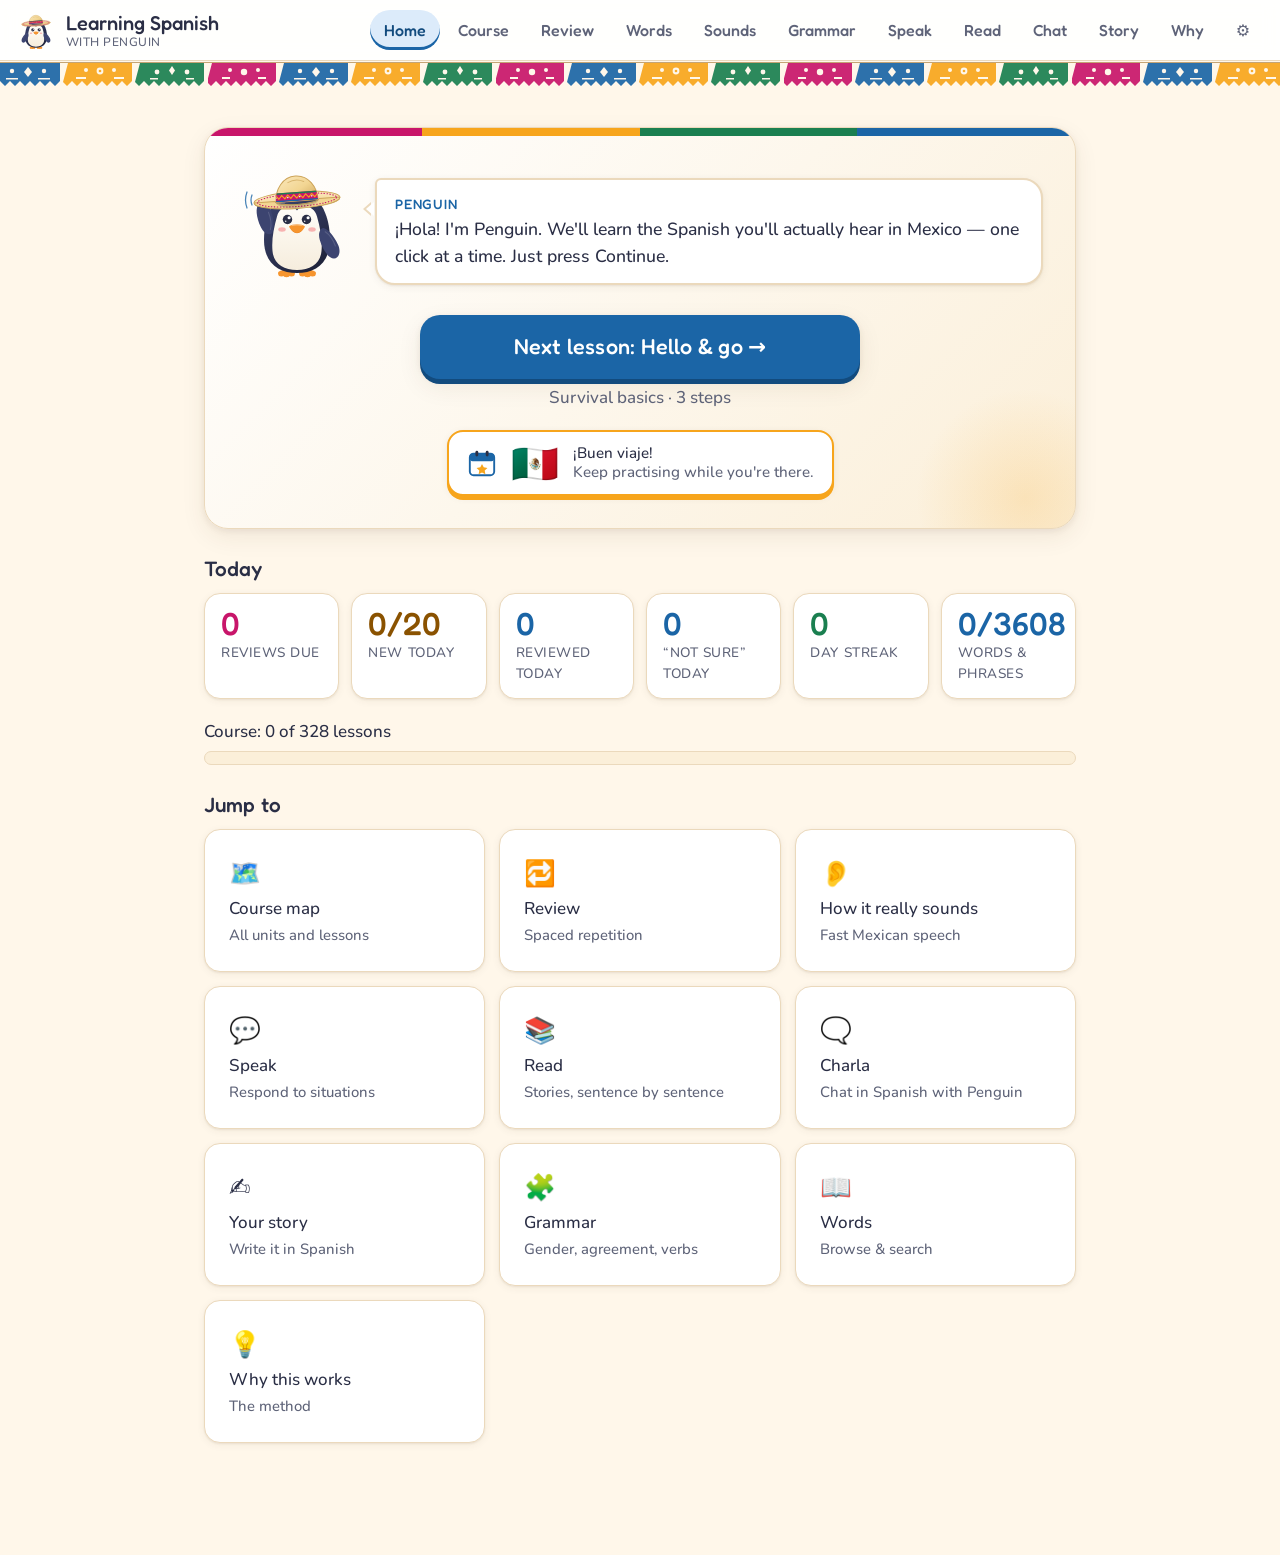
==== commit c15f44ee: "Add Charla (offline Spanish chat partner), Not sure button - server/chat.py: topic-restricted Spanis" ====
--- a/web/index.html
+++ b/web/index.html
@@ -27,6 +27,7 @@
 <script src="js/lesson.js"></script>
 <script src="js/practice.js"></script>
 <script src="js/reading.js"></script>
+<script src="js/chat.js"></script>
 <script src="js/pages.js"></script>
 <script src="js/app.js"></script>
 </body>
--- a/web/css/app.css
+++ b/web/css/app.css
@@ -252,3 +252,80 @@
 .read-tile h3, .read-tile p { margin: 0; }
 .read-tile.locked { opacity: 0.8; }
 .read-tile.done { border-color: var(--good, #1a7f50); }
+
+/* ---- learn/check rounds, word help, locked step dots ---- */
+.round-head { display: flex; flex-wrap: wrap; align-items: baseline; justify-content: space-between; gap: 4px 12px; margin: 0 0 10px; }
+.round-label { font-family: var(--font-display, inherit); font-weight: 600; font-size: 1.15rem; }
+.round-learn .round-label { color: var(--primary, #1b65a6); }
+.round-check .round-label { color: var(--accent, #c8156a); }
+.round-mix .round-label { color: var(--good, #1a7f50); }
+.round-head .ex-counter { margin: 0; }
+.refresher { display: flex; flex-direction: column; align-items: center; text-align: center; gap: 8px; }
+.word-help { display: flex; flex-wrap: wrap; align-items: center; gap: 6px; padding: 8px 10px; border-radius: 12px; background: var(--surface-2, #fbefd9); }
+.word-help .help-chip { cursor: pointer; border: 0; font: inherit; }
+.word-help .help-en { font-weight: 600; opacity: 0.85; }
+.step-dots li.locked span {
+  display: grid; place-items: center; width: 30px; height: 30px; border-radius: 50%; font-weight: 800; font-size: 0.85rem;
+  border: 2px dashed var(--line, #ebd9bc); color: var(--ink-soft, #5e6378); opacity: 0.6; cursor: not-allowed;
+}
+
+/* where a reading / goal story comes from (Esopo, Andersen, leyenda mexicana…) */
+.story-source { display: block; font-size: 0.85em; font-style: italic; margin: 0.1rem 0 0.4rem; }
+
+/* ---- "Not sure" ---- */
+.btn-unsure { opacity: 0.85; }
+.ex-secondary { display: flex; justify-content: flex-end; gap: 8px; }
+.feedback.unsure { border-left: 5px solid var(--talavera, #1b65a6); background: var(--talavera-soft, #dcebfa); }
+.feedback.unsure .title::before, .feedback.unsure h3::before { content: '?'; background: var(--talavera, #1b65a6); }
+.refresher-inline { margin-top: 10px; padding: 12px; border-radius: 12px; background: var(--surface, #fff); }
+.mark-unsure { opacity: 0.9; }
+
+/* ---- chat (Charla) ---- */
+.chat-page { display: flex; flex-direction: column; gap: 12px; }
+.chat-topic { display: flex; flex-direction: column; gap: 4px; }
+.chat-topic h3, .chat-topic p { margin: 0; }
+.chat-emoji { font-size: 1.8rem; line-height: 1; }
+.level-row { align-items: center; }
+.chat-head .page-title { display: inline-flex; align-items: center; gap: 8px; }
+.chat-head p { margin: 4px 0 0; }
+.chat-log { display: flex; flex-direction: column; gap: 12px; padding: 12px; border-radius: var(--radius, 16px); background: var(--surface-2, #fbefd9); min-height: 240px; }
+.chat-row { display: flex; gap: 8px; align-items: flex-end; max-width: 100%; }
+.chat-row.user { flex-direction: column; align-items: flex-end; }
+.chat-avatar { flex: 0 0 44px; width: 44px; height: 44px; line-height: 0; }
+.chat-avatar svg { width: 44px; height: 44px; }
+.chat-bubble { max-width: min(88%, 560px); padding: 10px 14px; border-radius: 18px; box-shadow: var(--shadow-sm, 0 1px 3px rgba(0,0,0,.08)); overflow-wrap: anywhere; }
+.chat-bubble.bot { background: var(--surface, #fff); border: 1px solid var(--line, #ebd9bc); border-bottom-left-radius: 6px; }
+.chat-bubble.user { background: var(--primary, #1b65a6); color: var(--primary-ink, #fff); border-bottom-right-radius: 6px; }
+.chat-es { margin: 0; font-size: 1.1rem; line-height: 1.45; }
+.chat-en { margin: 6px 0 0; font-size: 0.95rem; }
+.chat-tools { display: flex; flex-wrap: wrap; gap: 6px; align-items: center; margin-top: 6px; }
+.tap-word { cursor: pointer; border-radius: 4px; }
+.tap-word:hover, .tap-word:focus-visible { background: var(--marigold-soft, #fff1d6); outline: none; }
+.gloss-box { display: flex; flex-wrap: wrap; align-items: center; gap: 6px; margin-top: 8px; padding: 6px 10px; border-radius: 10px; background: var(--marigold-soft, #fff1d6); }
+.gloss-close { margin-left: auto; }
+.chat-fixes { max-width: min(88%, 560px); display: flex; flex-direction: column; gap: 4px; }
+.chat-fix { font-size: 0.92rem; padding: 6px 10px; border-radius: 10px; background: var(--surface, #fff); border: 1px dashed var(--close, #e08e0b); }
+.chat-fix s { color: var(--miss, #bd4f35); }
+.fix-label { font-weight: 800; color: var(--ink-soft, #5e6378); }
+.typing-dots { display: inline-flex; gap: 4px; }
+.typing-dots i { width: 8px; height: 8px; border-radius: 50%; background: var(--ink-soft, #5e6378); opacity: .4; animation: chat-dot 1s infinite ease-in-out; }
+.typing-dots i:nth-child(2) { animation-delay: .15s; } .typing-dots i:nth-child(3) { animation-delay: .3s; }
+@keyframes chat-dot { 50% { opacity: 1; transform: translateY(-3px); } }
+@media (prefers-reduced-motion: reduce) { .typing-dots i { animation: none; } }
+.chat-composer { position: sticky; bottom: 0; display: flex; flex-direction: column; gap: 8px; padding: 10px 0 calc(10px + env(safe-area-inset-bottom)); background: linear-gradient(to top, var(--bg, #fff7ea) 85%, transparent); }
+.chat-suggestions { display: flex; flex-wrap: wrap; gap: 6px; }
+.chat-suggestions:empty { display: none; }
+.chat-chip { cursor: pointer; border: 0; font: inherit; }
+.chat-input { min-height: 52px; }
+.chat-footer { display: flex; flex-wrap: wrap; align-items: center; gap: 8px 12px; }
+.chat-setup-text { white-space: pre-wrap; font-size: 0.85rem; background: var(--surface-2, #fbefd9); padding: 10px; border-radius: 10px; overflow-x: auto; }
+.chat-disclaimer { margin: 0; }
+.chat-setup code { overflow-wrap: anywhere; word-break: break-all; }
+.chat-setup { min-width: 0; }
+.chat-composer .accent-keys { flex-wrap: nowrap; overflow-x: auto; scrollbar-width: thin; padding-bottom: 2px; }
+.chat-composer .accent-keys .btn { flex: 0 0 auto; }
+@media (max-width: 719px) {
+  .chat-composer { position: static; padding-top: 4px; background: none; }
+  .chat-composer .answer-row { flex-wrap: nowrap; }
+  .chat-composer .answer-row .answer-input { flex: 1 1 auto; }
+}
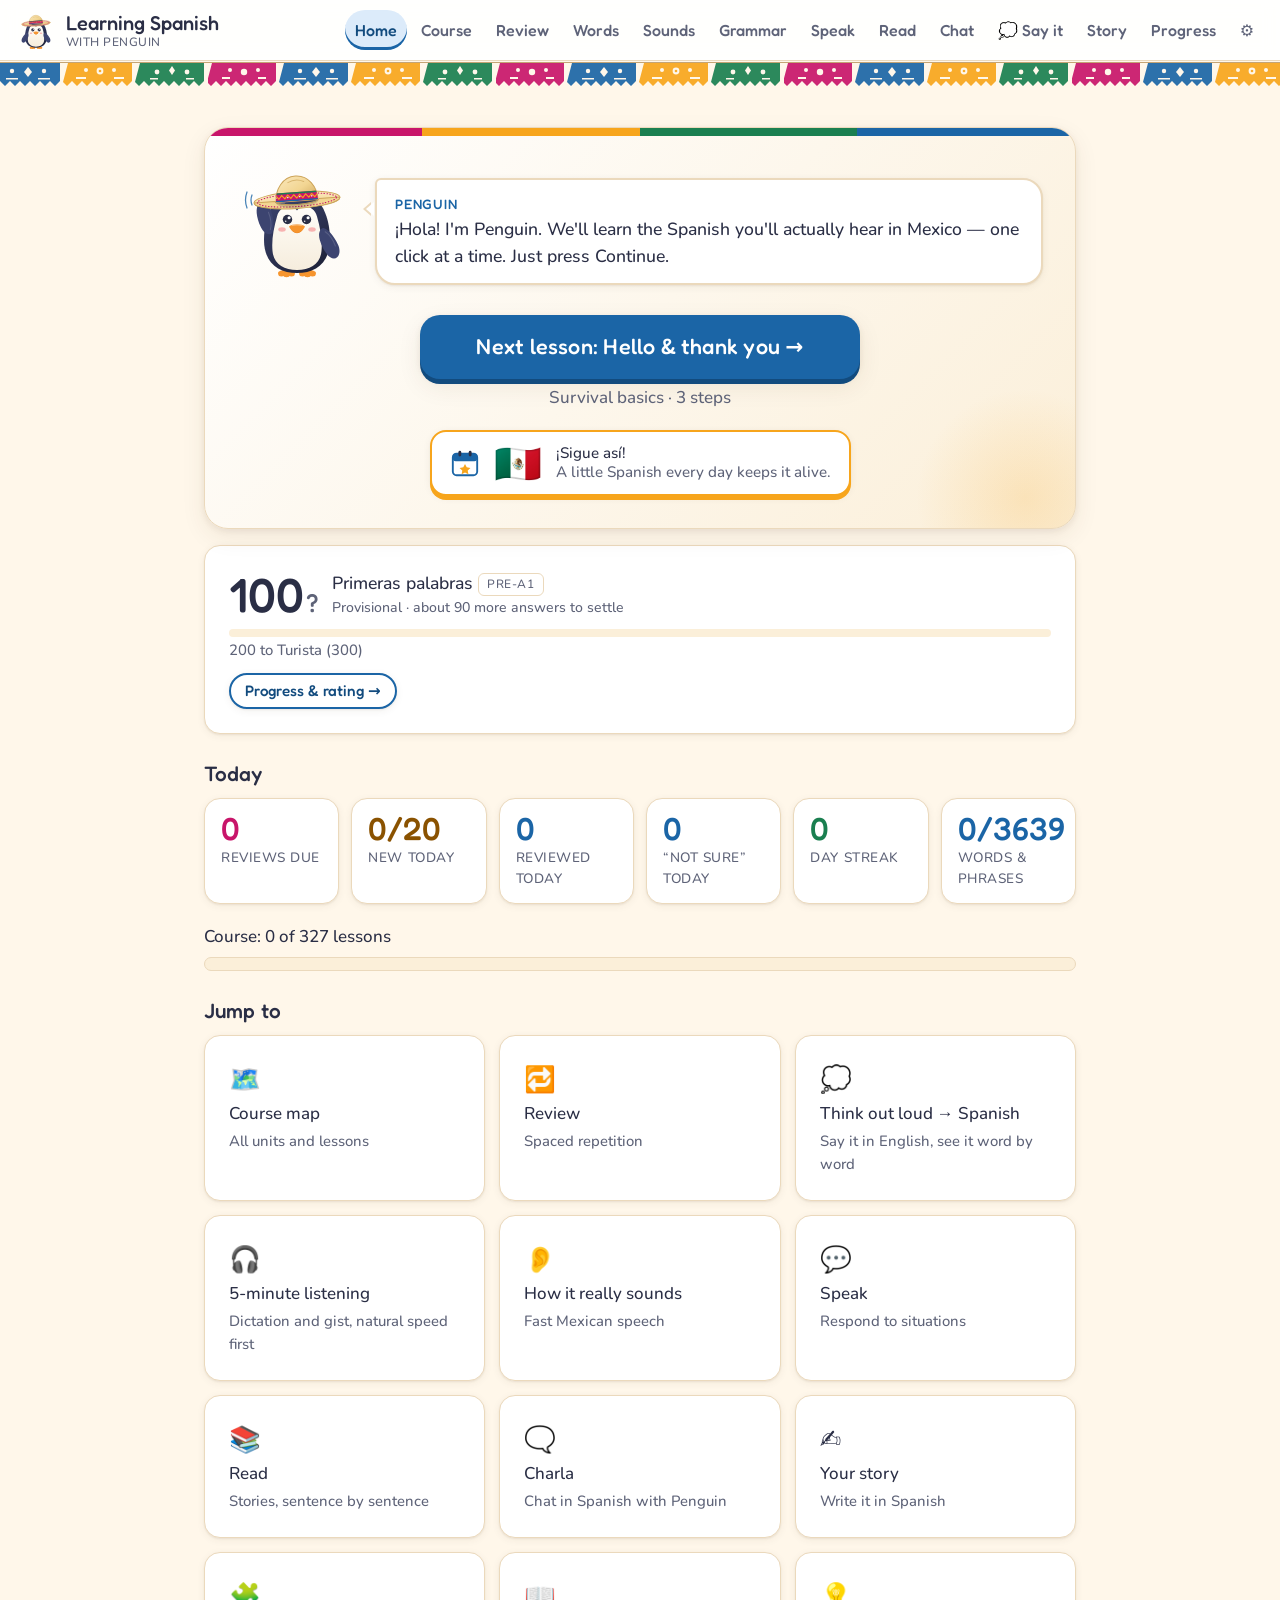
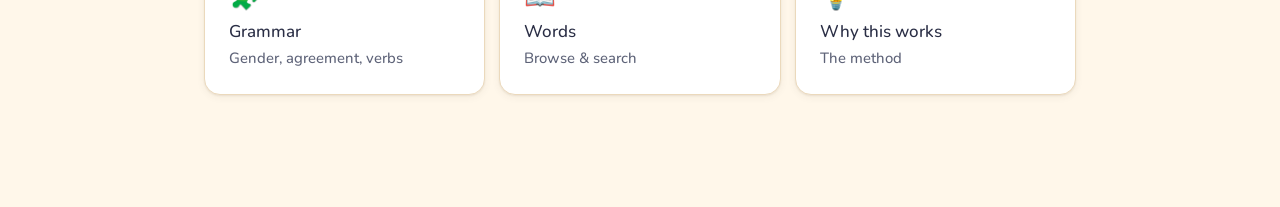
==== commit 75cecb7e: "Recall-first lessons and reviews, listening-first audio, verb forms, rating tracker, Think out loud " ====
--- a/web/index.html
+++ b/web/index.html
@@ -8,6 +8,7 @@
 <link rel="icon" href="img/favicon.svg" type="image/svg+xml">
 <link rel="stylesheet" href="css/theme.css">
 <link rel="stylesheet" href="css/app.css">
+<link rel="stylesheet" href="css/progress.css">
 </head>
 <body>
 <a class="skip-link sr-only" href="#main">Skip to content</a>
@@ -28,7 +29,11 @@
 <script src="js/practice.js"></script>
 <script src="js/reading.js"></script>
 <script src="js/chat.js"></script>
+<script src="js/say.js"></script>
 <script src="js/pages.js"></script>
+<!-- Rating tracker (optional; the app works without these files): listens to "penguin:answer", page #/progress -->
+<script src="js/rating.js"></script>
+<script src="js/progress.js"></script>
 <script src="js/app.js"></script>
 </body>
 </html>
--- a/web/css/app.css
+++ b/web/css/app.css
@@ -26,6 +26,18 @@
   }
   .app-header .nav::-webkit-scrollbar { display: none; }
   .nav a { flex: 0 0 auto; padding: 6px 11px; }
+}
+
+@media (min-width: 900px) {
+  /* desktop: keep the (13-item) nav on one row next to the brand; tighter pills, sideways scroll if still too narrow */
+  .app-header { flex-wrap: nowrap; }
+  .app-header .nav { flex: 0 1 auto; min-width: 0; flex-wrap: nowrap; overflow-x: auto; scrollbar-width: none; }
+  .app-header .nav::-webkit-scrollbar { display: none; }
+  .nav a { flex: 0 0 auto; padding: 6px 10px; }
+}
+@media (min-width: 900px) and (max-width: 1199px) {
+  .app-header .brand-text { display: none; }
+  .nav a { padding: 6px 8px; }
 }
 
 /* ---- generic ---- */
@@ -329,3 +341,107 @@
   .chat-composer .answer-row { flex-wrap: nowrap; }
   .chat-composer .answer-row .answer-input { flex: 1 1 auto; }
 }
+
+/* ---- think out loud (#/say) ---- */
+.say-page { display: flex; flex-direction: column; gap: 12px; }
+.say-page .coach-slot { margin: 0; }
+.say-status { min-width: 0; }
+.say-status:empty { display: none; }
+.say-input { display: flex; flex-direction: column; gap: 12px; }
+.say-lang { gap: 6px; }
+.say-mic { align-self: center; width: 100%; max-width: 440px; }
+.say-mic.listening { background: var(--accent, #c8156a); box-shadow: 0 5px 0 var(--rosa-deep, #9e0f53), 0 0 0 6px var(--rosa-soft, #fce1ee); animation: say-pulse 1.4s infinite ease-in-out; }
+@keyframes say-pulse { 50% { box-shadow: 0 5px 0 var(--rosa-deep, #9e0f53), 0 0 0 12px var(--rosa-soft, #fce1ee); } }
+@media (prefers-reduced-motion: reduce) { .say-mic.listening { animation: none; } }
+.say-live { padding: 10px 14px; border-radius: 12px; background: var(--surface-2, #fbefd9); font-size: 1.1rem; line-height: 1.45; min-height: 1.45em; overflow-wrap: anywhere; }
+.say-interim { color: var(--ink-soft, #5e6378); font-style: italic; }
+.say-row .say-text { min-height: 52px; }
+.say-try { flex-wrap: wrap; min-height: 36px; }
+.say-examples { display: flex; flex-wrap: wrap; align-items: center; gap: 6px; }
+.say-results { display: flex; flex-direction: column; gap: 12px; }
+.say-results:empty { display: none; }
+.say-card { display: flex; flex-direction: column; gap: 10px; min-width: 0; }
+.say-you { display: flex; align-items: baseline; gap: 8px; color: var(--ink-soft, #5e6378); font-size: 0.95rem; }
+.say-you-label { font-size: 0.72rem; font-weight: 800; letter-spacing: 0.08em; text-transform: uppercase; flex: 0 0 auto; }
+.say-you-text { flex: 1 1 auto; min-width: 0; overflow-wrap: anywhere; }
+.say-edit { flex: 0 0 auto; min-height: 32px; padding: 2px 10px; }
+.say-meant { margin: -4px 0 0; }
+.say-thinking { display: flex; align-items: center; gap: 10px; }
+.say-thinking .chat-avatar, .say-thinking .chat-avatar svg { width: 36px; height: 36px; flex-basis: 36px; }
+.say-body, .say-reveal { display: flex; flex-direction: column; gap: 10px; min-width: 0; }
+.say-foot { display: flex; flex-wrap: wrap; align-items: center; gap: 8px; justify-content: flex-end; }
+.say-audio { display: flex; flex-wrap: wrap; gap: 8px; }
+.say-tip { margin: 0; padding: 6px 10px; border-radius: 10px; background: var(--marigold-soft, #fff1d6); }
+.say-note { margin: 0; }
+.say-fixes { display: flex; flex-direction: column; gap: 4px; }
+.say-try-box { display: flex; flex-direction: column; gap: 8px; padding: 12px; border-radius: 12px; background: var(--talavera-soft, #dcebfa); }
+.say-try-q { margin: 0; font-weight: 800; }
+.say-try-box .accent-keys { flex-wrap: nowrap; overflow-x: auto; scrollbar-width: thin; padding-bottom: 2px; }
+.say-try-box .accent-keys .btn { flex: 0 0 auto; }
+.say-rough-label { margin: 0; display: flex; flex-wrap: wrap; align-items: center; gap: 6px; }
+.say-rough-note { margin: 4px 0 0; }
+.say-failed .coach-slot { margin: 0; }
+
+/* interlinear word-by-word: Spanish on top, English underneath, tiles wrap like a sentence */
+.ilin { display: flex; flex-wrap: wrap; align-items: flex-start; gap: 4px 2px; margin: 2px -6px; }
+.ilin-tile {
+  -webkit-appearance: none; appearance: none; display: inline-flex; flex-direction: column; align-items: center; gap: 2px;
+  min-height: 44px; max-width: 100%; padding: 4px 6px 5px; border: 1px solid transparent; border-radius: 10px; background: none;
+  font: inherit; color: inherit; text-align: center; cursor: pointer;
+}
+.ilin-tile:hover { background: var(--marigold-soft, #fff1d6); border-color: var(--line, #ebd9bc); }
+.ilin-tile:focus-visible { outline: none; box-shadow: var(--focus, 0 0 0 3px #1b65a6); }
+.ilin-tile.active { background: var(--talavera-soft, #dcebfa); border-color: var(--talavera, #1b65a6); }
+.ilin-es { font-family: var(--font-display, inherit); font-weight: 600; font-size: clamp(1.3rem, 1.05rem + 1.1vw, 1.65rem); line-height: 1.2; color: var(--ink, #2a2e45); overflow-wrap: anywhere; }
+.ilin-en {
+  font-size: 0.8rem; font-weight: 700; line-height: 1.15; color: var(--ink-soft, #5e6378); max-width: 11em;
+  padding-top: 3px; border-top: 2px dotted var(--line, #ebd9bc); align-self: stretch; overflow-wrap: anywhere;
+}
+.ilin-tile.no-en .ilin-en { opacity: 0.45; }
+.ilin-tile.unknown .ilin-es { color: var(--ink-soft, #5e6378); opacity: 0.6; }
+.ilin.rough .ilin-es { font-size: 1.2rem; }
+.say-gloss { flex-direction: column; align-items: stretch; position: relative; padding-right: 40px; }
+.say-gloss-head { display: flex; flex-wrap: wrap; align-items: center; gap: 6px; }
+.say-gloss .gloss-close { position: absolute; top: 4px; right: 4px; }
+.say-lex { display: flex; flex-wrap: wrap; align-items: center; gap: 4px 8px; padding-top: 6px; border-top: 1px dashed var(--line, #ebd9bc); }
+.say-review-es { font-family: var(--font-display, inherit); font-size: 1.5rem; font-weight: 600; margin: 0; }
+
+/* My phrases */
+.say-history .section-title { margin-top: 16px; }
+.say-history .search { width: 100%; box-sizing: border-box; margin-bottom: 8px; }
+.say-list { display: flex; flex-direction: column; gap: 6px; }
+.say-phrase { border: 1px solid var(--line, #ebd9bc); border-radius: var(--radius-sm, 10px); background: var(--surface, #fff); }
+.say-phrase.practising { border-left: 4px solid var(--talavera, #1b65a6); }
+.say-phrase-head { display: flex; flex-wrap: wrap; align-items: center; gap: 6px 10px; padding: 8px 10px; cursor: pointer; }
+.say-phrase-text { display: flex; flex-direction: column; flex: 1 1 220px; min-width: 0; }
+.say-phrase-es { font-weight: 800; font-size: 1.1rem; overflow-wrap: anywhere; }
+.say-phrase-en { font-size: 0.92rem; overflow-wrap: anywhere; }
+.say-phrase-meta { display: flex; flex-wrap: wrap; align-items: center; gap: 6px; margin-left: auto; }
+.say-phrase-detail { padding: 0 10px 10px; }
+.say-phrase-detail:empty { display: none; }
+.say-del { min-height: 36px; padding: 4px 10px; }
+
+/* ---- recall-first / listening-first / verb forms (docs/REVIEW.md top 5) ---- */
+.natural.alt::before { content: "you'll also hear"; }
+.recall-as { margin: 6px 0 0; font-size: 0.95rem; }
+.hint-line { font-size: 1.35rem; font-weight: 800; letter-spacing: 0.08em; color: var(--talavera-deep, #124b7e); overflow-wrap: anywhere; }
+.hint-line:empty { display: none; }
+.hint-cue { display: inline-flex; align-items: center; gap: 8px; flex-wrap: wrap; }
+.ramp-row { align-items: center; }
+.ramp-now { font-weight: 700; }
+.fb-extra { display: flex; flex-direction: column; gap: 8px; margin-top: 8px; }
+.listen-reveal, .prod-audio { display: flex; flex-wrap: wrap; align-items: center; gap: 8px; }
+.dictation-after { display: flex; flex-direction: column; gap: 6px; }
+.dictation-after .ex-en { margin: 0; }
+.form-row-wrap p { margin: 0 0 6px; }
+.form-row { display: grid; grid-template-columns: repeat(5, minmax(0, 1fr)); gap: 4px; }
+.form-cell { display: flex; flex-direction: column; align-items: center; padding: 4px 2px; border-radius: 8px; background: var(--surface-2, #fbefd9); text-align: center; min-width: 0; }
+.form-cell small { font-size: 0.68rem; color: var(--ink-soft, #5e6378); }
+.form-cell span { font-weight: 800; overflow-wrap: anywhere; }
+.form-cell.target { background: var(--talavera-soft, #dcebfa); outline: 2px solid var(--talavera, #1b65a6); }
+@media (max-width: 420px) { .form-row { grid-template-columns: repeat(3, minmax(0, 1fr)); } }
+.form-tag { font-weight: 700; }
+.relearn-head .coach-slot { margin: 0 0 8px; }
+.play-story-row { margin: 4px 0 8px; }
+.models-wrap summary { cursor: pointer; font-weight: 800; }
+.they-say .btn-sm { align-self: flex-start; }
--- a/web/css/progress.css
+++ b/web/css/progress.css
@@ -0,0 +1,195 @@
+/* Progress page, check-up and Home rating card (web/js/progress.js). Uses theme.css tokens only. */
+
+/* band tints, low to high: cream sand -> marigold -> jade -> talavera -> rosa -> deeper */
+:root {
+  --band-0: #F3E6CF; --band-1: #FFE3A8; --band-2: #CDEBD8; --band-3: #CFE2F6; --band-4: #F8CDE0;
+  --band-5: #B9D4EE; --band-6: #A9D9BE; --band-7: #F2B8A8; --band-8: #E3C8F0;
+  --sk-vocab: var(--talavera); --sk-listening: var(--jade); --sk-production: var(--rosa);
+  --sk-grammar: var(--marigold-deep); --sk-reading: var(--terracotta); --sk-conversation: #6B4FA0;
+}
+.bd-0 { fill: var(--band-0); background: var(--band-0); } .bd-1 { fill: var(--band-1); background: var(--band-1); }
+.bd-2 { fill: var(--band-2); background: var(--band-2); } .bd-3 { fill: var(--band-3); background: var(--band-3); }
+.bd-4 { fill: var(--band-4); background: var(--band-4); } .bd-5 { fill: var(--band-5); background: var(--band-5); }
+.bd-6 { fill: var(--band-6); background: var(--band-6); } .bd-7 { fill: var(--band-7); background: var(--band-7); }
+.bd-8 { fill: var(--band-8); background: var(--band-8); }
+
+.pr-page { overflow-x: hidden; }
+.pr-page .section-title { margin-top: 0; }
+.pr-section { margin-top: 22px; }
+.pr-sub { margin: -4px 0 14px; font-size: 0.95rem; }
+.pr-q { color: var(--ink-soft); font-weight: 600; margin-left: 2px; }
+
+/* ---------- hero ---------- */
+.pr-hero { display: grid; gap: 20px; grid-template-columns: 1fr; }
+@media (min-width: 760px) { .pr-hero { grid-template-columns: minmax(0, 1fr) 320px; align-items: start; } }
+.pr-eyebrow { margin: 0; font-size: 0.8rem; font-weight: 800; letter-spacing: 0.08em; text-transform: uppercase; color: var(--ink-soft); }
+.pr-big { display: flex; align-items: baseline; font-family: var(--font-display); line-height: 1; margin: 4px 0 6px; }
+.pr-num { font-size: clamp(4rem, 9vw + 2rem, 6.2rem); font-weight: 600; color: var(--talavera-deep); letter-spacing: -0.02em; }
+.pr-big .pr-q { font-size: 2.6rem; }
+.pr-big.provisional .pr-num { color: var(--ink); }
+.pr-bandline { margin: 0 0 6px; font-size: 1.05rem; display: flex; flex-wrap: wrap; align-items: center; gap: 6px; }
+.pr-bandchip { display: inline-block; padding: 4px 12px; border-radius: var(--radius-pill); font-family: var(--font-display); font-weight: 600; font-size: 1.15rem; color: var(--ink); border: 1px solid rgba(42, 46, 69, 0.12); }
+.pr-range { font-size: 0.9rem; }
+.pr-prov { margin: 0 0 12px; color: var(--ink-soft); font-size: 0.95rem; }
+.pr-prov strong { color: var(--ink); }
+.pr-deltas { display: flex; flex-wrap: wrap; gap: 8px; margin: 0 0 12px; }
+.pr-delta { flex: 1 1 88px; min-width: 88px; padding: 8px 12px; background: var(--surface); border: 1px solid var(--line); border-radius: var(--radius-sm); }
+.pr-delta .num { display: block; font-family: var(--font-display); font-size: 1.45rem; font-weight: 600; line-height: 1.1; }
+.pr-delta .label { font-size: 0.75rem; font-weight: 800; text-transform: uppercase; letter-spacing: 0.04em; color: var(--ink-soft); }
+.pr-delta.up .num { color: var(--jade-deep); } .pr-delta.down .num { color: var(--terracotta-deep); }
+.pr-what { margin: 0; font-size: 0.95rem; color: var(--ink-soft); }
+
+.pr-ladder { background: rgba(255, 255, 255, 0.7); border: 1px solid var(--line); border-radius: var(--radius); padding: 10px 10px 8px; }
+.pr-ladder-svg { display: block; width: 100%; max-width: 320px; height: auto; margin: 0 auto; }
+.pr-ladder-svg rect { opacity: 0.45; }
+.pr-ladder-svg rect.reached { opacity: 1; }
+.pr-ladder-svg rect.current { stroke: var(--talavera-deep); stroke-width: 1.5; }
+.pr-l-name { font: 700 11.5px var(--font-body); fill: var(--ink); }
+.pr-l-name.cur { font-weight: 900; }
+.pr-l-lo { font: 600 10px var(--font-body); fill: var(--ink-soft); }
+.pr-l-bracket { fill: none; stroke: var(--rosa); stroke-width: 2; }
+.pr-l-note { font: 800 10px var(--font-body); fill: var(--rosa-deep); }
+.pr-l-cap { stroke: var(--ink); stroke-width: 1.5; stroke-dasharray: 2 3; }
+.pr-l-capt { font: 800 10px var(--font-body); fill: var(--ink); }
+.pr-l-you { stroke: var(--talavera-deep); stroke-width: 2.5; }
+.pr-l-youdot { fill: var(--talavera); stroke: #fff; stroke-width: 2; }
+.pr-l-yout { font: 900 11px var(--font-body); fill: var(--talavera-deep); }
+.pr-ladder-note { margin: 6px 4px 2px; font-size: 0.82rem; }
+.pr-cap-btn { margin: 2px 0 0; }
+.pr-cap-reason { margin: 6px 4px 2px; font-size: 0.88rem; color: var(--ink-soft); }
+
+.pr-cheer { margin: 0 0 16px; }
+
+/* ---------- sub-ratings ---------- */
+.pr-skill-grid { display: grid; gap: 12px; grid-template-columns: 1fr; }
+@media (min-width: 520px) { .pr-skill-grid { grid-template-columns: repeat(2, minmax(0, 1fr)); } }
+@media (min-width: 860px) { .pr-skill-grid { grid-template-columns: repeat(3, minmax(0, 1fr)); } }
+.pr-skill { display: flex; flex-direction: column; gap: 6px; padding: 14px 16px; background: var(--surface); border: 1px solid var(--line); border-radius: var(--radius); box-shadow: var(--shadow-sm); }
+.pr-skill.limiter { border: 2px solid var(--rosa); background: linear-gradient(180deg, var(--rosa-soft), var(--surface) 60%); }
+.pr-skill.unrated .pr-skill-name { color: var(--ink-soft); }
+.pr-skill-head { display: flex; align-items: center; gap: 6px; }
+.pr-skill-ic { font-size: 1.1rem; }
+.pr-skill-name { font-weight: 800; flex: 1; }
+.pr-trend { font-size: 0.82rem; font-weight: 800; color: var(--ink-soft); white-space: nowrap; }
+.pr-trend.up { color: var(--jade-deep); } .pr-trend.down { color: var(--terracotta-deep); }
+.pr-skill-num { font-family: var(--font-display); font-size: 2.1rem; font-weight: 600; line-height: 1.05; }
+.pr-skill-num .pr-q { font-size: 1.3rem; }
+.pr-unrated { font-size: 1.2rem; color: var(--ink-soft); }
+.pr-skill-bar { position: relative; height: 10px; border-radius: var(--radius-pill); background: var(--surface-2); overflow: hidden; }
+.pr-skill-fill { position: absolute; left: 0; top: 0; bottom: 0; border-radius: var(--radius-pill); }
+.pr-whisker { position: absolute; top: 3px; bottom: 3px; background: rgba(42, 46, 69, 0.16); border-radius: var(--radius-pill); }
+.sk-vocab.pr-skill-fill { background: var(--sk-vocab); } .sk-listening.pr-skill-fill { background: var(--sk-listening); }
+.sk-production.pr-skill-fill { background: var(--sk-production); } .sk-grammar.pr-skill-fill { background: var(--sk-grammar); }
+.sk-reading.pr-skill-fill { background: var(--sk-reading); } .sk-conversation.pr-skill-fill { background: var(--sk-conversation); }
+.pr-skill-band { margin: 0; font-size: 0.85rem; color: var(--ink-soft); }
+.pr-limiter { margin: 0; font-size: 0.85rem; font-weight: 800; color: var(--rosa-deep); }
+.pr-skill .btn { align-self: flex-start; margin-top: auto; }
+
+/* ---------- history chart ---------- */
+.pr-sec-head { display: flex; flex-wrap: wrap; align-items: center; justify-content: space-between; gap: 8px; margin-bottom: 8px; }
+.pr-sec-head .section-title { margin: 0; }
+.pr-seg { display: flex; gap: 4px; }
+.pr-toggles { display: flex; flex-wrap: wrap; align-items: center; gap: 6px; margin: 0 0 10px; font-size: 0.9rem; }
+.pr-tog { cursor: pointer; border: 1px solid var(--line); background: var(--surface); font: inherit; font-size: 0.85rem; font-weight: 700; min-height: 32px; }
+.pr-tog.on { color: #fff; border-color: transparent; }
+.pr-tog.on.sk-vocab { background: var(--sk-vocab); } .pr-tog.on.sk-listening { background: var(--sk-listening); }
+.pr-tog.on.sk-production { background: var(--sk-production); } .pr-tog.on.sk-grammar { background: var(--sk-grammar); }
+.pr-tog.on.sk-reading { background: var(--sk-reading); } .pr-tog.on.sk-conversation { background: var(--sk-conversation); }
+.pr-chart { width: 100%; }
+.pr-chart-svg { display: block; max-width: 100%; height: auto; }
+.pr-chart-svg .stripe { opacity: 0.55; }
+.pr-c-grid { stroke: rgba(42, 46, 69, 0.12); stroke-width: 1; }
+.pr-c-ax { font: 700 10px var(--font-body); fill: var(--ink-soft); }
+.pr-c-band { font: 800 10px var(--font-body); fill: var(--ink-soft); }
+.pr-c-cap { stroke: var(--ink); stroke-width: 1.5; stroke-dasharray: 2 4; }
+.pr-c-capt { font: 800 10px var(--font-body); fill: var(--ink); }
+.pr-c-line { stroke: var(--talavera-deep); stroke-width: 3; stroke-linecap: round; }
+.pr-c-line.prov { stroke-dasharray: 5 5; stroke-width: 2.5; }
+.pr-c-dot { fill: var(--talavera-deep); stroke: #fff; stroke-width: 1.5; }
+.pr-c-dot.prov { fill: #fff; stroke: var(--talavera-deep); }
+.pr-c-sub { fill: none; stroke-width: 1.6; opacity: 0.9; }
+.pr-c-sub.sk-vocab { stroke: var(--sk-vocab); } .pr-c-sub.sk-listening { stroke: var(--sk-listening); }
+.pr-c-sub.sk-production { stroke: var(--sk-production); } .pr-c-sub.sk-grammar { stroke: var(--sk-grammar); }
+.pr-c-sub.sk-reading { stroke: var(--sk-reading); } .pr-c-sub.sk-conversation { stroke: var(--sk-conversation); }
+.pr-c-check { fill: var(--marigold); stroke: var(--ink); stroke-width: 1; }
+.pr-legend { display: flex; flex-wrap: wrap; align-items: center; gap: 4px 6px; margin: 6px 0 0; font-size: 0.82rem; }
+.pr-lk { white-space: nowrap; margin-right: 8px; }
+.pr-key { display: inline-block; width: 22px; height: 0; border-top: 3px solid var(--talavera-deep); vertical-align: middle; }
+.pr-key.dash { border-top-style: dashed; }
+.pr-key.diamond { width: 10px; height: 10px; border: 1px solid var(--ink); background: var(--marigold); transform: rotate(45deg); }
+.pr-table { margin-top: 8px; font-size: 0.9rem; }
+.pr-table summary { cursor: pointer; font-weight: 700; color: var(--primary); }
+.pr-table table { font-size: 0.85rem; }
+
+/* ---------- words ---------- */
+.pr-headline { font-size: 1.15rem; margin: 0 0 4px; }
+.pr-vs { margin: 0 0 12px; }
+.pr-tiers { display: grid; gap: 8px; }
+.pr-tier { display: grid; grid-template-columns: 52px minmax(0, 1fr) 72px; align-items: center; gap: 8px; font-size: 0.9rem; }
+.pr-tier-name { font-weight: 800; color: var(--ink-soft); }
+.pr-tier-n { text-align: right; font-variant-numeric: tabular-nums; color: var(--ink-soft); }
+.pr-stack { display: flex; height: 14px; border-radius: var(--radius-pill); background: var(--line); overflow: hidden; }
+.pr-stack .k { background: var(--jade); } .pr-stack .l { background: var(--marigold); }
+.pr-sw { display: inline-block; width: 12px; height: 12px; border-radius: 3px; vertical-align: middle; }
+.pr-sw.k { background: var(--jade); } .pr-sw.l { background: var(--marigold); } .pr-sw.n { background: var(--line); }
+.pr-spark { margin-top: 12px; }
+.pr-spark-svg { display: block; width: 100%; max-width: 420px; height: 56px; }
+.pr-spark-line { fill: none; stroke: var(--jade-deep); stroke-width: 2; }
+.pr-spark-area { fill: var(--jade-soft); }
+
+/* ---------- activity ---------- */
+.pr-stats { margin-bottom: 14px; }
+.pr-stats .stat { flex: 1 1 120px; }
+@media (max-width: 559px) { .pr-stats .stat { min-width: 0; flex: 1 1 calc(50% - 8px); } .pr-stats .stat .num { font-size: 1.5rem; } }
+.pr-heat { width: 100%; overflow: hidden; }
+.pr-heat-svg { display: block; max-width: 100%; height: auto; }
+.hm-0 { fill: var(--surface-2); } .hm-1 { fill: #CDEBD8; } .hm-2 { fill: #8FD1AC; } .hm-3 { fill: #3FA474; } .hm-4 { fill: var(--jade-deep); }
+.pr-heat-svg rect.today { stroke: var(--ink); stroke-width: 1.5; }
+.pr-hm-key { display: inline-block; width: 12px; height: 12px; border-radius: 3px; }
+.pr-hm-key.hm-0 { background: var(--surface-2); } .pr-hm-key.hm-1 { background: #CDEBD8; } .pr-hm-key.hm-2 { background: #8FD1AC; }
+.pr-hm-key.hm-3 { background: #3FA474; } .pr-hm-key.hm-4 { background: var(--jade-deep); }
+
+/* ---------- forecast, badges, check-up card, about ---------- */
+.pr-fc { font-size: 1.05rem; margin: 0 0 8px; }
+.pr-fsi { font-size: 0.88rem; margin: 0; }
+.pr-badge-grid { display: grid; gap: 8px; grid-template-columns: repeat(auto-fill, minmax(min(100%, 150px), 1fr)); }
+@media (max-width: 559px) { .pr-badge { padding: 8px; gap: 8px; } .pr-badge-ic { width: 30px; height: 30px; font-size: 1.2rem; } .pr-badge-t strong { font-size: 0.9rem; line-height: 1.2; } }
+.pr-badge { display: flex; gap: 10px; align-items: center; padding: 10px 12px; border-radius: var(--radius); background: var(--surface); border: 1px solid var(--line); }
+.pr-badge.earned { background: linear-gradient(135deg, var(--marigold-soft), var(--surface)); border-color: var(--accent-2); }
+.pr-badge.locked { opacity: 0.72; border-style: dashed; }
+.pr-badge-ic { font-size: 1.6rem; width: 38px; height: 38px; display: grid; place-items: center; border-radius: 50%; background: var(--surface-2); flex: 0 0 auto; }
+.pr-badge.earned .pr-badge-ic { background: var(--accent-2); }
+.pr-badge-t { display: flex; flex-direction: column; min-width: 0; }
+.pr-badge-t small { color: var(--ink-soft); font-size: 0.8rem; line-height: 1.3; }
+.pr-badge-when { font-weight: 800; }
+.pr-next-h { margin: 16px 0 8px; font-size: 1.05rem; color: var(--ink-soft); }
+.pr-nudge { font-weight: 800; color: var(--rosa-deep); }
+.pr-about p { max-width: 70ch; }
+.pr-reset summary { cursor: pointer; font-weight: 700; color: var(--primary); margin: 6px 0; }
+
+/* ---------- check-up ---------- */
+.pr-cu-list { margin: 12px 0; padding-left: 1.2em; }
+.pr-cu-list li { margin: 4px 0; }
+.pr-cu-count { padding: 10px 12px; border-radius: var(--radius-sm); background: var(--talavera-soft); color: var(--talavera-deep); font-weight: 700; }
+.pr-cu-count.practice { background: var(--marigold-soft); color: var(--close-ink); }
+.pr-cu-new { margin: 0 0 8px; font-size: 0.9rem; }
+.pr-cu-table { width: 100%; font-size: 0.92rem; }
+.pr-cu-overall { margin: 12px 0 0; font-size: 1.05rem; }
+.pr-miss-chip { margin: 0 6px 6px 0; background: var(--surface-2); }
+.pr-miss-chip small { color: var(--ink-soft); }
+
+/* ---------- Home card ---------- */
+.pr-home { display: flex; flex-direction: column; gap: 10px; margin: 16px 0; }
+.pr-home-top { display: flex; align-items: center; gap: 14px; }
+.pr-home-num { font-family: var(--font-display); font-size: 3rem; font-weight: 600; line-height: 1; color: var(--talavera-deep); }
+.pr-home-num.provisional { color: var(--ink); }
+.pr-home-num .pr-q { font-size: 1.6rem; }
+.pr-home-text p { margin: 0; }
+.pr-home-band { font-size: 1.1rem; }
+.pr-home-sub { font-size: 0.88rem; color: var(--ink-soft); }
+.pr-home-delta { font-size: 0.9rem; font-weight: 800; color: var(--ink-soft); }
+.pr-home-delta.up { color: var(--jade-deep); } .pr-home-delta.down { color: var(--terracotta-deep); }
+.pr-mini-bar { height: 8px; border-radius: var(--radius-pill); background: var(--surface-2); overflow: hidden; }
+.pr-mini-bar .fill { height: 100%; border-radius: var(--radius-pill); filter: saturate(1.6) brightness(0.92); }
+.pr-home-link { align-self: flex-start; }
+.pr-home-news { margin: 0; font-weight: 800; color: var(--rosa-deep); }
